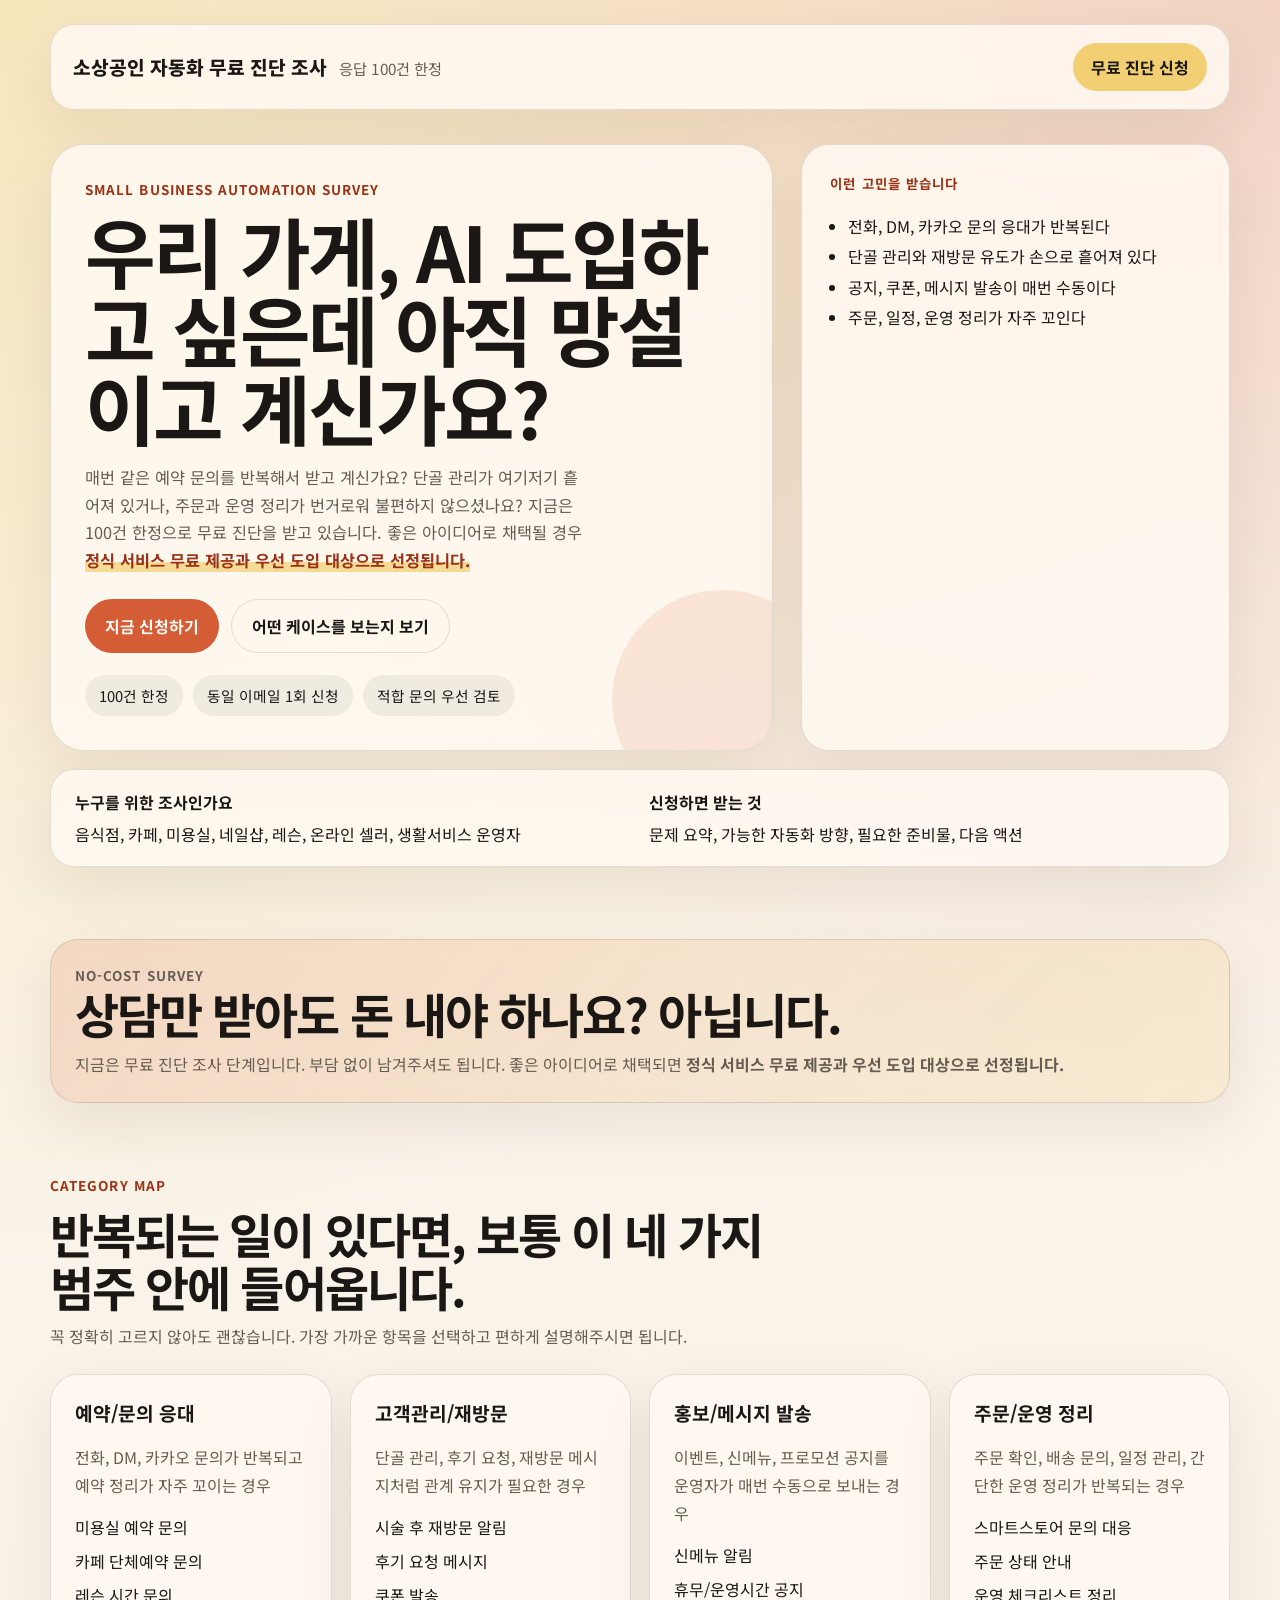
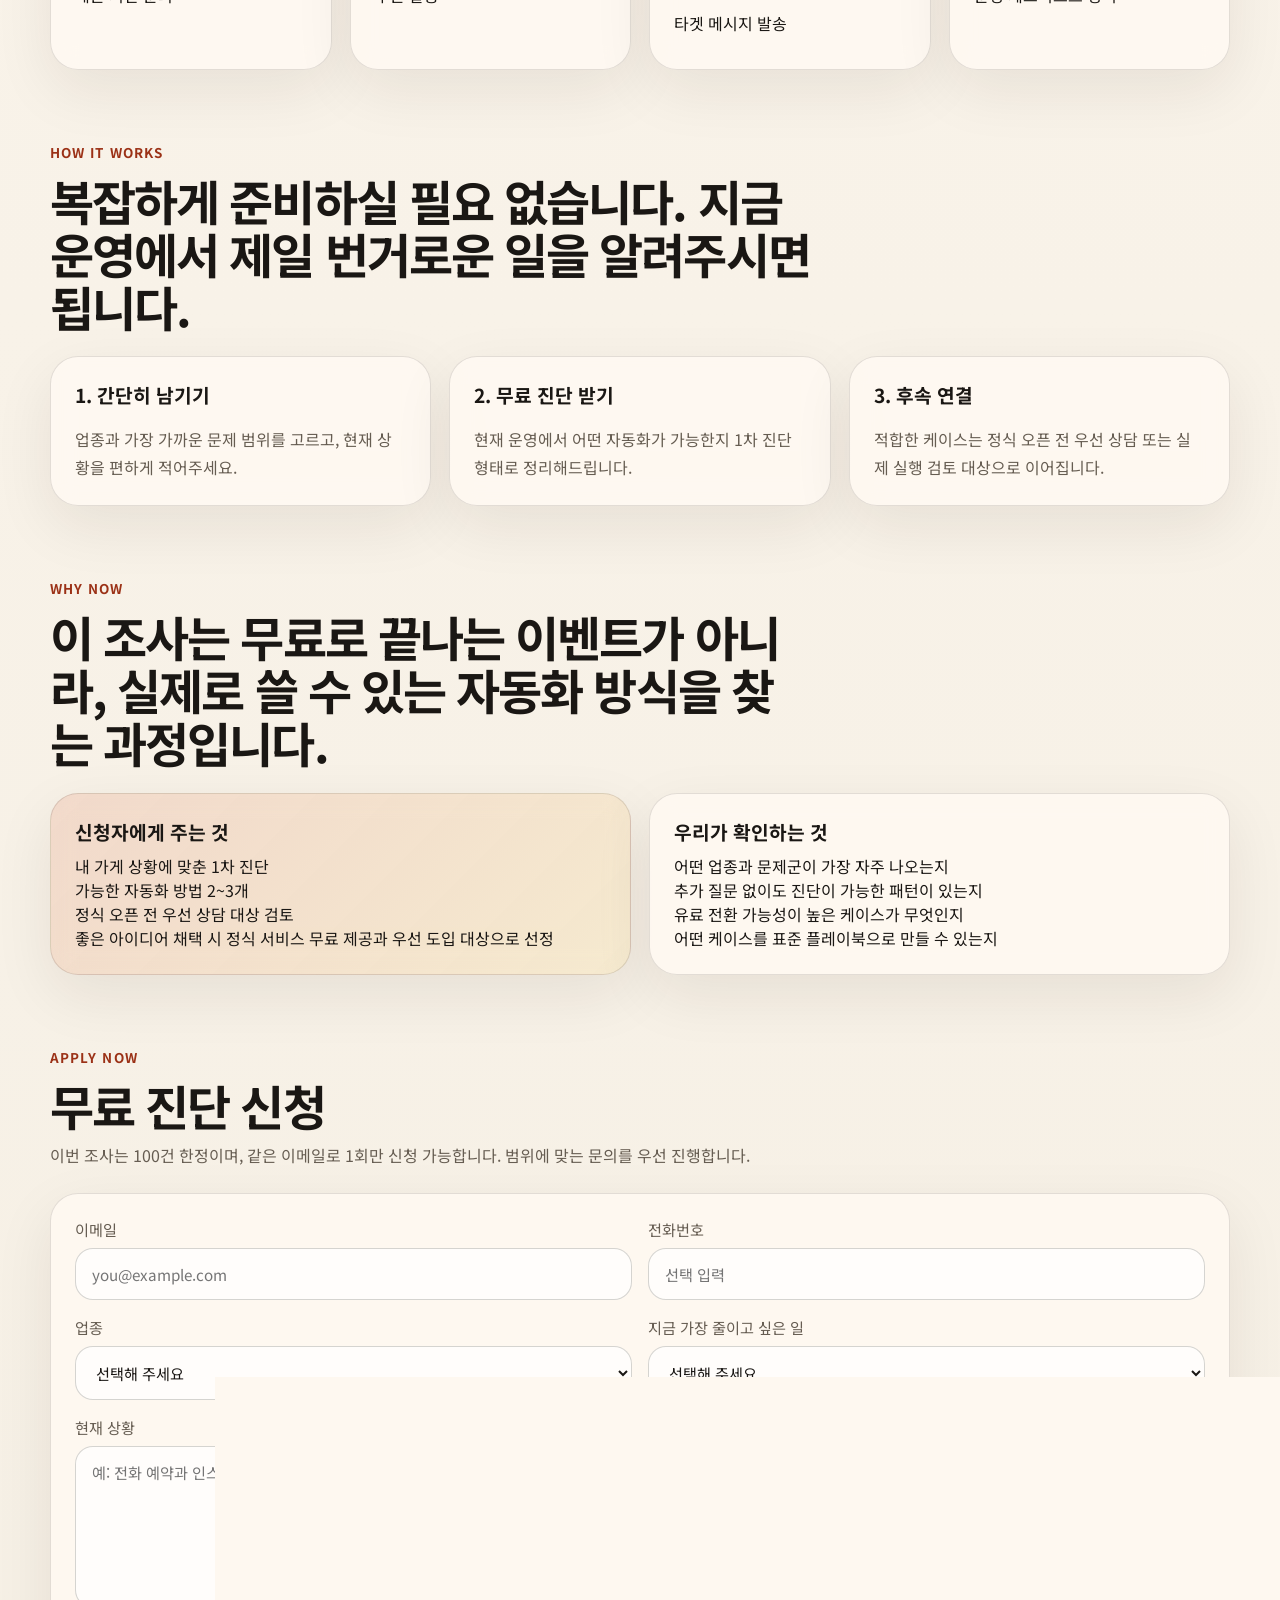
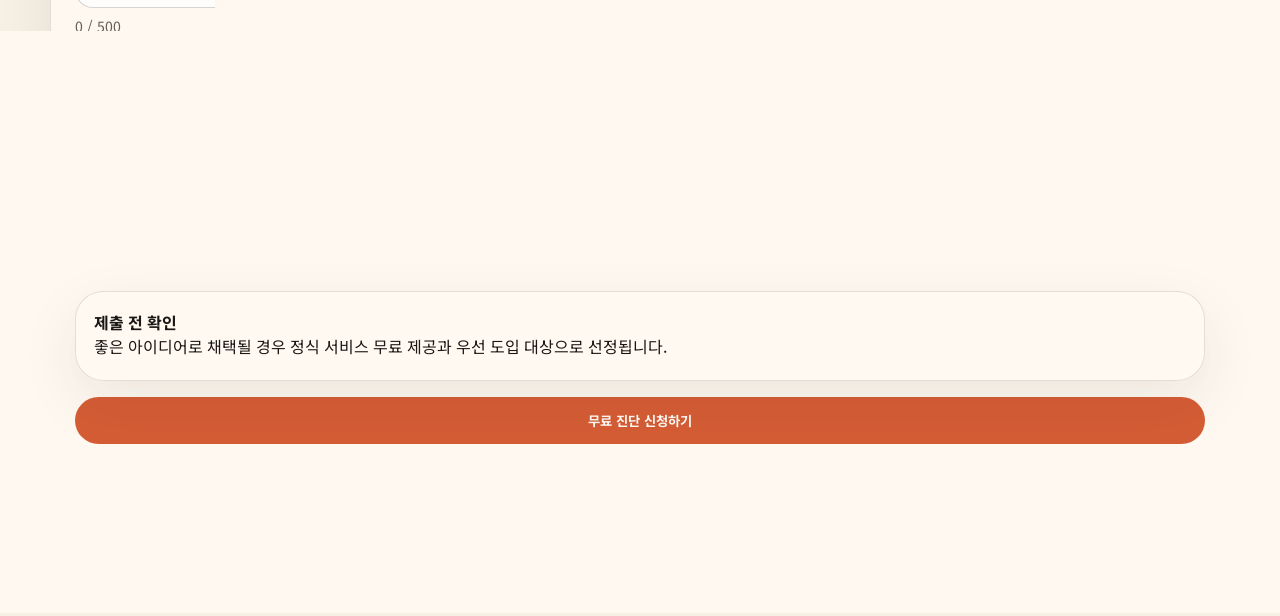
==== index.html @ 0a1be677 "Initial landing page" ====
<!doctype html>
<html lang="ko">
  <head>
    <meta charset="UTF-8" />
    <meta name="viewport" content="width=device-width, initial-scale=1.0" />
    <title>소상공인 자동화 무료 진단 조사</title>
    <meta
      name="description"
      content="소상공인 자동화 무료 진단 조사. 100건 한정으로 예약, 문의, 고객관리, 운영업무를 어떻게 자동화할 수 있을지 먼저 정리해드립니다."
    />
    <link rel="preconnect" href="https://fonts.googleapis.com" />
    <link rel="preconnect" href="https://fonts.gstatic.com" crossorigin />
    <link
      href="https://fonts.googleapis.com/css2?family=Noto+Sans+KR:wght@400;500;700;800&display=swap"
      rel="stylesheet"
    />
    <link rel="stylesheet" href="./styles.css" />
  </head>
  <body>
    <div class="page-shell">
      <header class="topbar">
        <div class="brand">
          <span class="brand-mark">소상공인 자동화 무료 진단 조사</span>
          <span class="brand-copy">응답 100건 한정</span>
        </div>
        <a class="top-cta" href="#apply">무료 진단 신청</a>
      </header>

      <main>
        <section class="hero">
          <div class="hero-copy">
            <p class="eyebrow">small business automation survey</p>
            <h1>우리 가게, AI 도입하고 싶은데 아직 망설이고 계신가요?</h1>
            <p class="hero-text">
              매번 같은 예약 문의를 반복해서 받고 계신가요? 단골 관리가 여기저기 흩어져 있거나,
              주문과 운영 정리가 번거로워 불편하지 않으셨나요? 지금은 100건 한정으로 무료 진단을
              받고 있습니다. 좋은 아이디어로 채택될 경우
              <strong class="hero-highlight">정식 서비스 무료 제공과 우선 도입 대상으로 선정됩니다.</strong>
            </p>
            <div class="hero-actions">
              <a class="button primary" href="#apply">지금 신청하기</a>
              <a class="button secondary" href="#categories">어떤 케이스를 보는지 보기</a>
            </div>
            <ul class="hero-points">
              <li>100건 한정</li>
              <li>동일 이메일 1회 신청</li>
              <li>적합 문의 우선 검토</li>
            </ul>
          </div>

          <aside class="hero-card">
            <p class="card-label">이런 고민을 받습니다</p>
            <ul>
              <li>전화, DM, 카카오 문의 응대가 반복된다</li>
              <li>단골 관리와 재방문 유도가 손으로 흩어져 있다</li>
              <li>공지, 쿠폰, 메시지 발송이 매번 수동이다</li>
              <li>주문, 일정, 운영 정리가 자주 꼬인다</li>
            </ul>
          </aside>
        </section>

        <section class="signal-strip">
          <div>
            <strong>누구를 위한 조사인가요</strong>
            <span>음식점, 카페, 미용실, 네일샵, 레슨, 온라인 셀러, 생활서비스 운영자</span>
          </div>
          <div>
            <strong>신청하면 받는 것</strong>
            <span>문제 요약, 가능한 자동화 방향, 필요한 준비물, 다음 액션</span>
          </div>
        </section>

        <section class="section promo-callout">
          <div class="panel accent promo-panel">
            <p class="eyebrow">no-cost survey</p>
            <h2>상담만 받아도 돈 내야 하나요? 아닙니다.</h2>
            <p class="section-subtext">
              지금은 무료 진단 조사 단계입니다. 부담 없이 남겨주셔도 됩니다.
              좋은 아이디어로 채택되면
              <strong>정식 서비스 무료 제공과 우선 도입 대상으로 선정됩니다.</strong>
            </p>
          </div>
        </section>

        <section id="categories" class="section">
          <div class="section-heading">
            <p class="eyebrow">category map</p>
            <h2>반복되는 일이 있다면, 보통 이 네 가지 범주 안에 들어옵니다.</h2>
            <p class="section-subtext">
              꼭 정확히 고르지 않아도 괜찮습니다. 가장 가까운 항목을 선택하고 편하게 설명해주시면 됩니다.
            </p>
          </div>
          <div class="grid grid-4">
            <article class="panel category-panel">
              <h3>예약/문의 응대</h3>
              <p>전화, DM, 카카오 문의가 반복되고 예약 정리가 자주 꼬이는 경우</p>
              <ul class="plain-list compact">
                <li>미용실 예약 문의</li>
                <li>카페 단체예약 문의</li>
                <li>레슨 시간 문의</li>
              </ul>
            </article>
            <article class="panel category-panel">
              <h3>고객관리/재방문</h3>
              <p>단골 관리, 후기 요청, 재방문 메시지처럼 관계 유지가 필요한 경우</p>
              <ul class="plain-list compact">
                <li>시술 후 재방문 알림</li>
                <li>후기 요청 메시지</li>
                <li>쿠폰 발송</li>
              </ul>
            </article>
            <article class="panel category-panel">
              <h3>홍보/메시지 발송</h3>
              <p>이벤트, 신메뉴, 프로모션 공지를 운영자가 매번 수동으로 보내는 경우</p>
              <ul class="plain-list compact">
                <li>신메뉴 알림</li>
                <li>휴무/운영시간 공지</li>
                <li>타겟 메시지 발송</li>
              </ul>
            </article>
            <article class="panel category-panel">
              <h3>주문/운영 정리</h3>
              <p>주문 확인, 배송 문의, 일정 관리, 간단한 운영 정리가 반복되는 경우</p>
              <ul class="plain-list compact">
                <li>스마트스토어 문의 대응</li>
                <li>주문 상태 안내</li>
                <li>운영 체크리스트 정리</li>
              </ul>
            </article>
          </div>
        </section>

        <section id="mvp" class="section">
          <div class="section-heading">
            <p class="eyebrow">how it works</p>
            <h2>복잡하게 준비하실 필요 없습니다. 지금 운영에서 제일 번거로운 일을 알려주시면 됩니다.</h2>
          </div>
          <div class="grid grid-3">
            <article class="panel">
              <h3>1. 간단히 남기기</h3>
              <p>업종과 가장 가까운 문제 범위를 고르고, 현재 상황을 편하게 적어주세요.</p>
            </article>
            <article class="panel">
              <h3>2. 무료 진단 받기</h3>
              <p>현재 운영에서 어떤 자동화가 가능한지 1차 진단 형태로 정리해드립니다.</p>
            </article>
            <article class="panel">
              <h3>3. 후속 연결</h3>
              <p>적합한 케이스는 정식 오픈 전 우선 상담 또는 실제 실행 검토 대상으로 이어집니다.</p>
            </article>
          </div>
        </section>

        <section class="section">
          <div class="section-heading">
            <p class="eyebrow">why now</p>
            <h2>이 조사는 무료로 끝나는 이벤트가 아니라, 실제로 쓸 수 있는 자동화 방식을 찾는 과정입니다.</h2>
          </div>
          <div class="grid grid-2">
            <article class="panel accent">
              <h3>신청자에게 주는 것</h3>
              <ul class="plain-list">
                <li>내 가게 상황에 맞춘 1차 진단</li>
                <li>가능한 자동화 방법 2~3개</li>
                <li>정식 오픈 전 우선 상담 대상 검토</li>
                <li>좋은 아이디어 채택 시 정식 서비스 무료 제공과 우선 도입 대상으로 선정</li>
              </ul>
            </article>
            <article class="panel">
              <h3>우리가 확인하는 것</h3>
              <ul class="plain-list">
                <li>어떤 업종과 문제군이 가장 자주 나오는지</li>
                <li>추가 질문 없이도 진단이 가능한 패턴이 있는지</li>
                <li>유료 전환 가능성이 높은 케이스가 무엇인지</li>
                <li>어떤 케이스를 표준 플레이북으로 만들 수 있는지</li>
              </ul>
            </article>
          </div>
        </section>

        <section id="apply" class="section apply-section">
          <div class="section-heading">
            <p class="eyebrow">apply now</p>
            <h2>무료 진단 신청</h2>
            <p class="section-subtext">
              이번 조사는 100건 한정이며, 같은 이메일로 1회만 신청 가능합니다. 범위에 맞는 문의를 우선 진행합니다.
            </p>
          </div>

          <form id="pilot-form" class="apply-form">
            <label>
              이메일
              <input id="email" name="email" type="email" placeholder="you@example.com" required />
            </label>

            <label>
              전화번호
              <input id="phone" name="phone" type="tel" placeholder="선택 입력" />
            </label>

            <label>
              업종
              <select id="industry" name="industry" required>
                <option value="">선택해 주세요</option>
                <option>음식점/카페</option>
                <option>미용/뷰티</option>
                <option>레슨/교육</option>
                <option>온라인 판매</option>
                <option>생활서비스</option>
                <option>기타</option>
              </select>
            </label>

            <label>
              지금 가장 줄이고 싶은 일
              <select id="scope" name="scope" required>
                <option value="">선택해 주세요</option>
                <option>예약/문의 응대</option>
                <option>고객관리/재방문</option>
                <option>홍보/메시지 발송</option>
                <option>주문/운영 정리</option>
                <option>잘 모르겠어요</option>
              </select>
            </label>

            <div id="scope-template" class="panel mini template-panel full" hidden>
              <strong id="template-title">예시로는 이런 고민이 많습니다</strong>
              <p id="template-copy"></p>
              <ul id="template-list" class="plain-list compact"></ul>
              <p class="template-footnote">정확히 맞지 않아도 괜찮습니다. 편하게 적어주셔도 됩니다.</p>
            </div>

            <label class="full">
              현재 상황
              <textarea
                id="message"
                name="message"
                rows="6"
                maxlength="500"
                placeholder="예: 전화 예약과 인스타 DM 응대가 너무 반복되고, 예약 일정 정리가 자주 꼬입니다."
                required
              ></textarea>
              <span id="count" class="field-note">0 / 500</span>
              <p id="message-guide" class="message-guide">
                자세하게 써주실수록 좋습니다. 같은 이메일로 1번만 신청 가능하니, 어떤 채널을 쓰는지, 어디가 특히 불편한지,
                지금은 어떻게 처리하고 있는지 구체적으로 적어주세요.
              </p>
            </label>

            <label class="full">
              아이디어 채택 시 후속 연락을 받아도 괜찮습니다
              <select id="followup" name="followupConsent" required>
                <option value="">선택해 주세요</option>
                <option value="yes">예, 괜찮습니다</option>
                <option value="no">아니요, 이번 진단만 받겠습니다</option>
              </select>
            </label>

            <label class="full">
              필요하다면 외주 용역이나 비용을 지불할 의사도 있습니다
              <select id="paid-intent" name="paidIntent" required>
                <option value="">선택해 주세요</option>
                <option value="yes">예, 있습니다</option>
                <option value="maybe">상황을 보고 결정하고 싶습니다</option>
                <option value="no">아니요, 현재는 없습니다</option>
              </select>
            </label>

            <div class="panel mini full">
              <strong>제출 전 확인</strong>
              <ul class="plain-list compact">
                <li>좋은 아이디어로 채택될 경우 정식 서비스 무료 제공과 우선 도입 대상으로 선정됩니다.</li>
              </ul>
            </div>

            <button id="submit-button" class="button primary full" type="submit">무료 진단 신청하기</button>
            <p id="success" class="success-message" aria-live="polite"></p>
          </form>
        </section>
      </main>
    </div>

    <script src="./site-config.js"></script>
    <script src="./script.js"></script>
  </body>
</html>
---- styles.css ----
:root {
  --bg: #f5efe4;
  --paper: rgba(255, 250, 242, 0.84);
  --ink: #1a1714;
  --muted: #665d52;
  --line: rgba(26, 23, 20, 0.12);
  --accent: #d55d35;
  --accent-dark: #9b3116;
  --highlight: #f2cf73;
  --shadow: 0 20px 60px rgba(39, 28, 19, 0.08);
}

* {
  box-sizing: border-box;
}

html {
  scroll-behavior: smooth;
}

body {
  margin: 0;
  font-family: "Noto Sans KR", sans-serif;
  color: var(--ink);
  background:
    radial-gradient(circle at top left, rgba(242, 207, 115, 0.4), transparent 32%),
    radial-gradient(circle at top right, rgba(213, 93, 53, 0.22), transparent 28%),
    linear-gradient(180deg, #fbf5ec 0%, var(--bg) 100%);
}

.page-shell {
  width: min(1180px, calc(100vw - 32px));
  margin: 0 auto;
  padding: 24px 0 72px;
}

.topbar,
.signal-strip,
.panel,
.hero-card,
.apply-form {
  backdrop-filter: blur(12px);
}

.topbar {
  display: flex;
  justify-content: space-between;
  align-items: center;
  padding: 18px 22px;
  background: var(--paper);
  border: 1px solid var(--line);
  border-radius: 24px;
  box-shadow: var(--shadow);
}

.brand {
  display: flex;
  gap: 12px;
  align-items: baseline;
  flex-wrap: wrap;
}

.brand-mark,
.eyebrow,
h1,
h2,
h3,
.button,
.top-cta {
  font-family: "Noto Sans KR", sans-serif;
}

.brand-mark {
  font-size: 1.2rem;
  font-weight: 800;
}

.brand-copy {
  color: var(--muted);
  font-size: 0.95rem;
  letter-spacing: 0.01em;
}

.top-cta,
.button {
  text-decoration: none;
  color: var(--ink);
  border-radius: 999px;
  transition:
    transform 0.18s ease,
    background-color 0.18s ease,
    color 0.18s ease;
}

.top-cta {
  padding: 12px 18px;
  background: var(--highlight);
  font-weight: 700;
}

.top-cta:hover,
.button:hover {
  transform: translateY(-2px);
}

.hero {
  display: grid;
  grid-template-columns: 1.35fr 0.8fr;
  gap: 28px;
  align-items: stretch;
  padding: 34px 0 18px;
}

.hero-copy,
.hero-card,
.panel,
.apply-form,
.signal-strip {
  background: var(--paper);
  border: 1px solid var(--line);
  box-shadow: var(--shadow);
}

.hero-copy {
  padding: 34px;
  border-radius: 34px;
  position: relative;
  overflow: hidden;
}

.hero-copy::after {
  content: "";
  position: absolute;
  right: -60px;
  bottom: -60px;
  width: 220px;
  height: 220px;
  border-radius: 50%;
  background: rgba(213, 93, 53, 0.12);
}

.eyebrow {
  margin: 0 0 12px;
  text-transform: uppercase;
  letter-spacing: 0.08em;
  font-size: 0.84rem;
  color: var(--accent-dark);
  font-weight: 700;
}

h1 {
  margin: 0;
  font-size: clamp(2.4rem, 7vw, 4.8rem);
  line-height: 1.02;
  letter-spacing: -0.04em;
}

.hero-text,
.section-subtext,
.panel p,
.apply-form label,
.card-note {
  color: var(--muted);
}

.hero-text {
  max-width: 56ch;
  margin: 18px 0 24px;
  font-size: 1.02rem;
  line-height: 1.7;
}

.hero-highlight {
  color: var(--accent-dark);
  background: linear-gradient(180deg, transparent 58%, rgba(242, 207, 115, 0.72) 58%);
}

.hero-actions {
  display: flex;
  gap: 12px;
  flex-wrap: wrap;
  margin-bottom: 22px;
}

.button {
  display: inline-flex;
  align-items: center;
  justify-content: center;
  padding: 14px 20px;
  font-weight: 700;
  border: 0;
}

.button.primary {
  background: var(--accent);
  color: #fffaf5;
}

.button:disabled {
  opacity: 0.65;
  cursor: wait;
  transform: none;
}

.button.secondary {
  border: 1px solid var(--line);
  background: transparent;
}

.hero-points,
.plain-list {
  margin: 0;
  padding: 0;
  list-style: none;
}

.hero-points {
  display: flex;
  gap: 10px;
  flex-wrap: wrap;
}

.hero-points li {
  padding: 10px 14px;
  border-radius: 999px;
  background: rgba(26, 23, 20, 0.06);
  font-size: 0.92rem;
}

.hero-card {
  padding: 28px;
  border-radius: 28px;
  display: flex;
  flex-direction: column;
  gap: 18px;
}

.card-label {
  margin: 0;
  color: var(--accent-dark);
  font-size: 0.84rem;
  text-transform: uppercase;
  letter-spacing: 0.08em;
  font-weight: 700;
}

.hero-card ul {
  margin: 0;
  padding-left: 18px;
  line-height: 1.9;
}

.signal-strip {
  border-radius: 24px;
  padding: 20px 24px;
  display: grid;
  grid-template-columns: repeat(2, 1fr);
  gap: 18px;
}

.signal-strip strong,
.panel h3,
h2 {
  display: block;
  margin-bottom: 8px;
}

.section {
  padding: 72px 0 0;
}

.section-heading {
  max-width: 760px;
  margin-bottom: 24px;
}

h2 {
  margin: 0;
  font-size: clamp(1.8rem, 4vw, 3rem);
  line-height: 1.1;
  letter-spacing: -0.04em;
}

.section-subtext {
  margin: 10px 0 0;
  line-height: 1.7;
}

.grid {
  display: grid;
  gap: 18px;
}

.grid-3 {
  grid-template-columns: repeat(3, 1fr);
}

.grid-4 {
  grid-template-columns: repeat(4, 1fr);
}

.grid-2 {
  grid-template-columns: repeat(2, 1fr);
}

.panel {
  border-radius: 28px;
  padding: 24px;
}

.panel h3 {
  margin-top: 0;
  font-size: 1.2rem;
}

.panel p {
  margin-bottom: 0;
  line-height: 1.75;
}

.category-panel {
  min-height: 100%;
}

.category-panel .plain-list {
  margin-top: 16px;
}

.panel.accent {
  background: linear-gradient(135deg, rgba(213, 93, 53, 0.16), rgba(242, 207, 115, 0.2));
}

.panel.mini {
  padding: 18px 18px 12px;
}

.template-panel {
  background: rgba(213, 93, 53, 0.08);
  border-color: rgba(213, 93, 53, 0.18);
}

.template-panel strong {
  display: block;
  margin-bottom: 8px;
}

.template-panel p {
  margin-top: 0;
  margin-bottom: 10px;
}

.template-footnote {
  margin-top: 12px;
  font-size: 0.9rem;
  color: var(--muted);
}

.compact li {
  margin-bottom: 10px;
}

.apply-section {
  padding-bottom: 42px;
}

.apply-form {
  display: grid;
  grid-template-columns: repeat(2, 1fr);
  gap: 16px;
  padding: 24px;
  border-radius: 28px;
}

.apply-form label {
  display: flex;
  flex-direction: column;
  gap: 8px;
  font-size: 0.95rem;
}

.apply-form input,
.apply-form select,
.apply-form textarea {
  width: 100%;
  border: 1px solid rgba(26, 23, 20, 0.18);
  background: rgba(255, 255, 255, 0.72);
  border-radius: 18px;
  padding: 14px 16px;
  color: var(--ink);
  font: inherit;
}

.apply-form textarea {
  resize: vertical;
  min-height: 160px;
}

.apply-form input:focus,
.apply-form select:focus,
.apply-form textarea:focus {
  outline: 2px solid rgba(213, 93, 53, 0.25);
  border-color: rgba(213, 93, 53, 0.45);
}

.full {
  grid-column: 1 / -1;
}

.field-note,
.success-message {
  font-size: 0.88rem;
}

.message-guide {
  margin: 8px 0 0;
  font-size: 0.92rem;
  line-height: 1.6;
  color: var(--muted);
}

.field-note {
  color: var(--muted);
}

.success-message {
  margin: 0;
  min-height: 1.2em;
  color: var(--accent-dark);
  font-weight: 700;
}

@media (max-width: 960px) {
  .hero,
  .grid-3,
  .grid-4,
  .grid-2,
  .signal-strip,
  .apply-form {
    grid-template-columns: 1fr;
  }

  .page-shell {
    width: min(100vw - 20px, 100%);
  }

  .topbar {
    gap: 16px;
    align-items: flex-start;
    flex-direction: column;
  }

  .hero-actions .button,
  .top-cta {
    width: 100%;
  }

  .hero-copy,
  .hero-card,
  .panel,
  .apply-form,
  .signal-strip {
    border-radius: 24px;
  }
}

@media (max-width: 640px) {
  .page-shell {
    width: min(100vw - 14px, 100%);
    padding-top: 14px;
    padding-bottom: 48px;
  }

  .topbar {
    padding: 16px;
  }

  .brand {
    gap: 6px;
    align-items: flex-start;
    flex-direction: column;
  }

  .brand-mark {
    font-size: 1.05rem;
  }

  .brand-copy {
    font-size: 0.86rem;
  }

  .hero {
    gap: 18px;
    padding-top: 18px;
  }

  .hero-copy,
  .hero-card,
  .panel,
  .apply-form,
  .signal-strip {
    padding: 18px;
    border-radius: 20px;
  }

  h1 {
    font-size: clamp(2rem, 10vw, 3.2rem);
    line-height: 1.05;
  }

  h2 {
    font-size: clamp(1.55rem, 7vw, 2.1rem);
  }

  .hero-text,
  .panel p,
  .section-subtext {
    font-size: 0.96rem;
    line-height: 1.65;
  }

  .section {
    padding-top: 44px;
  }

  .hero-points li {
    width: 100%;
    text-align: center;
  }

  .apply-form {
    gap: 14px;
  }

  .apply-form input,
  .apply-form select,
  .apply-form textarea {
    padding: 13px 14px;
    border-radius: 16px;
  }
}
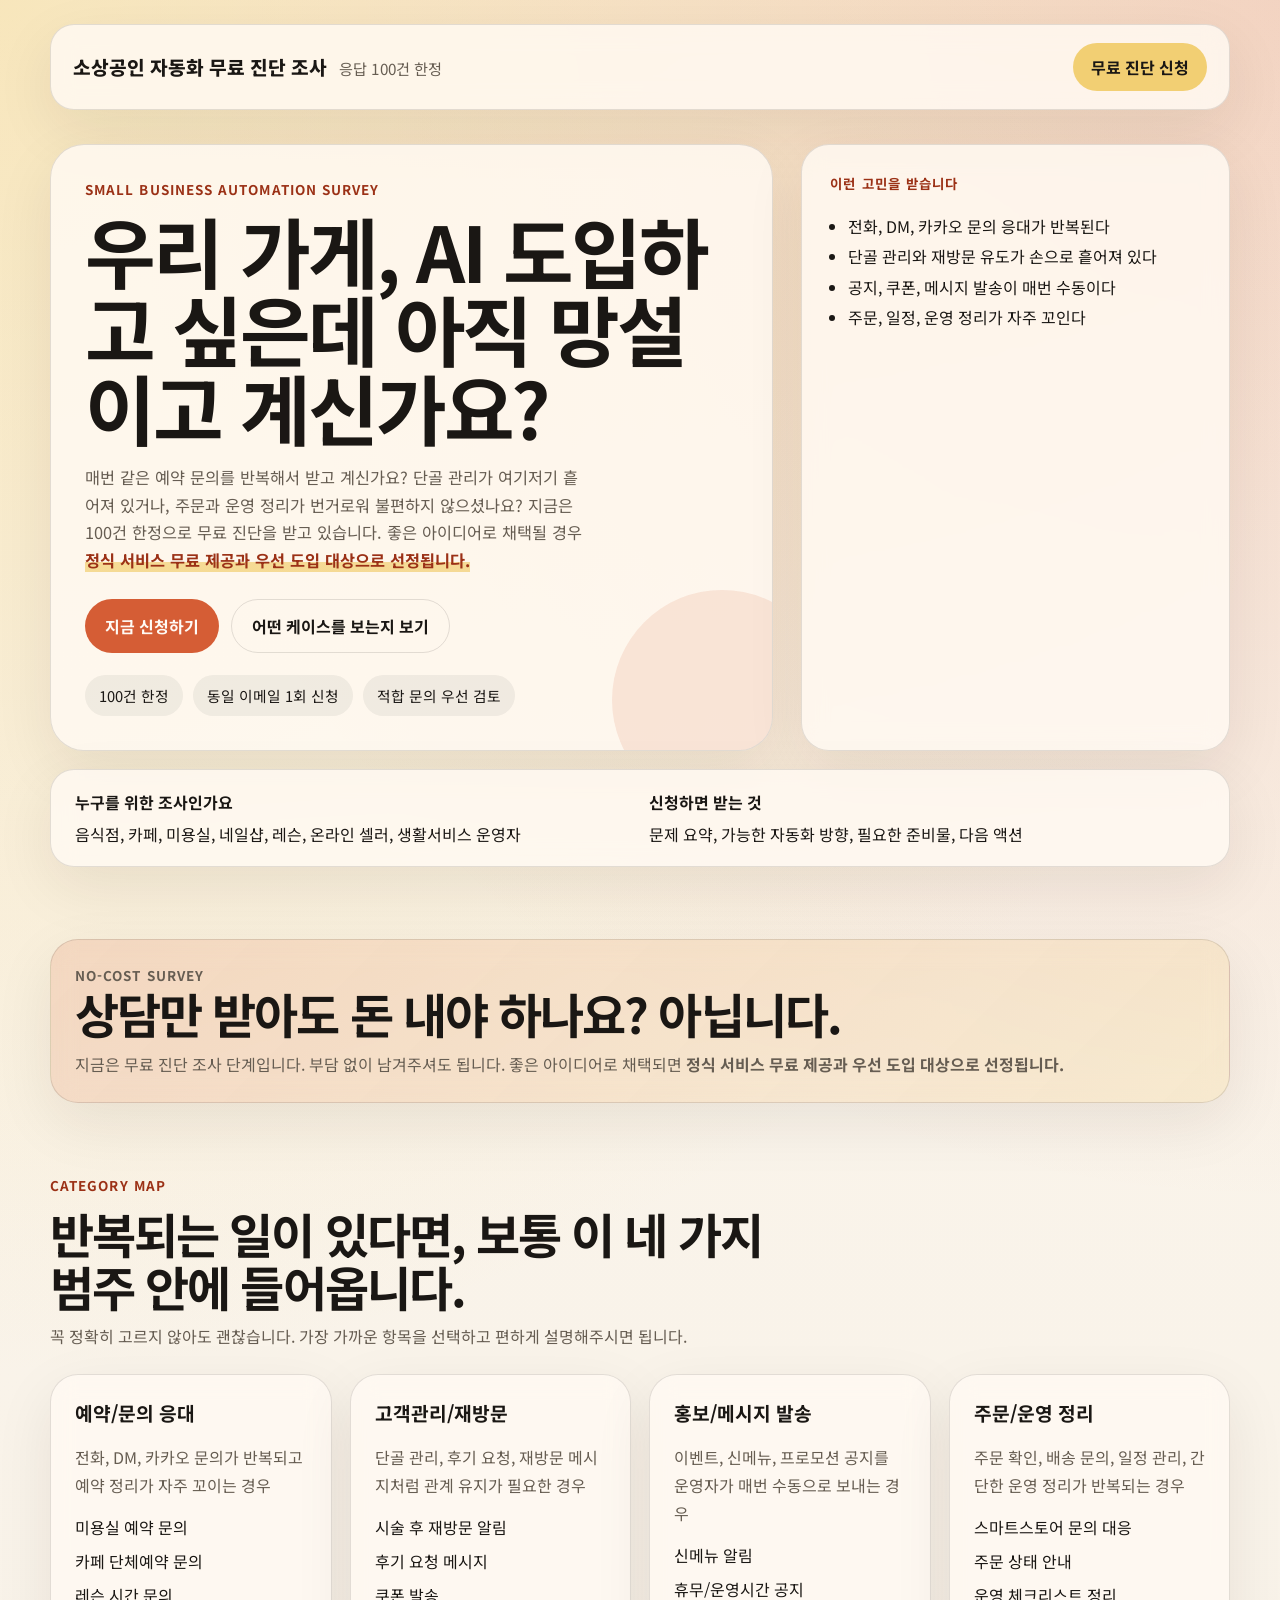
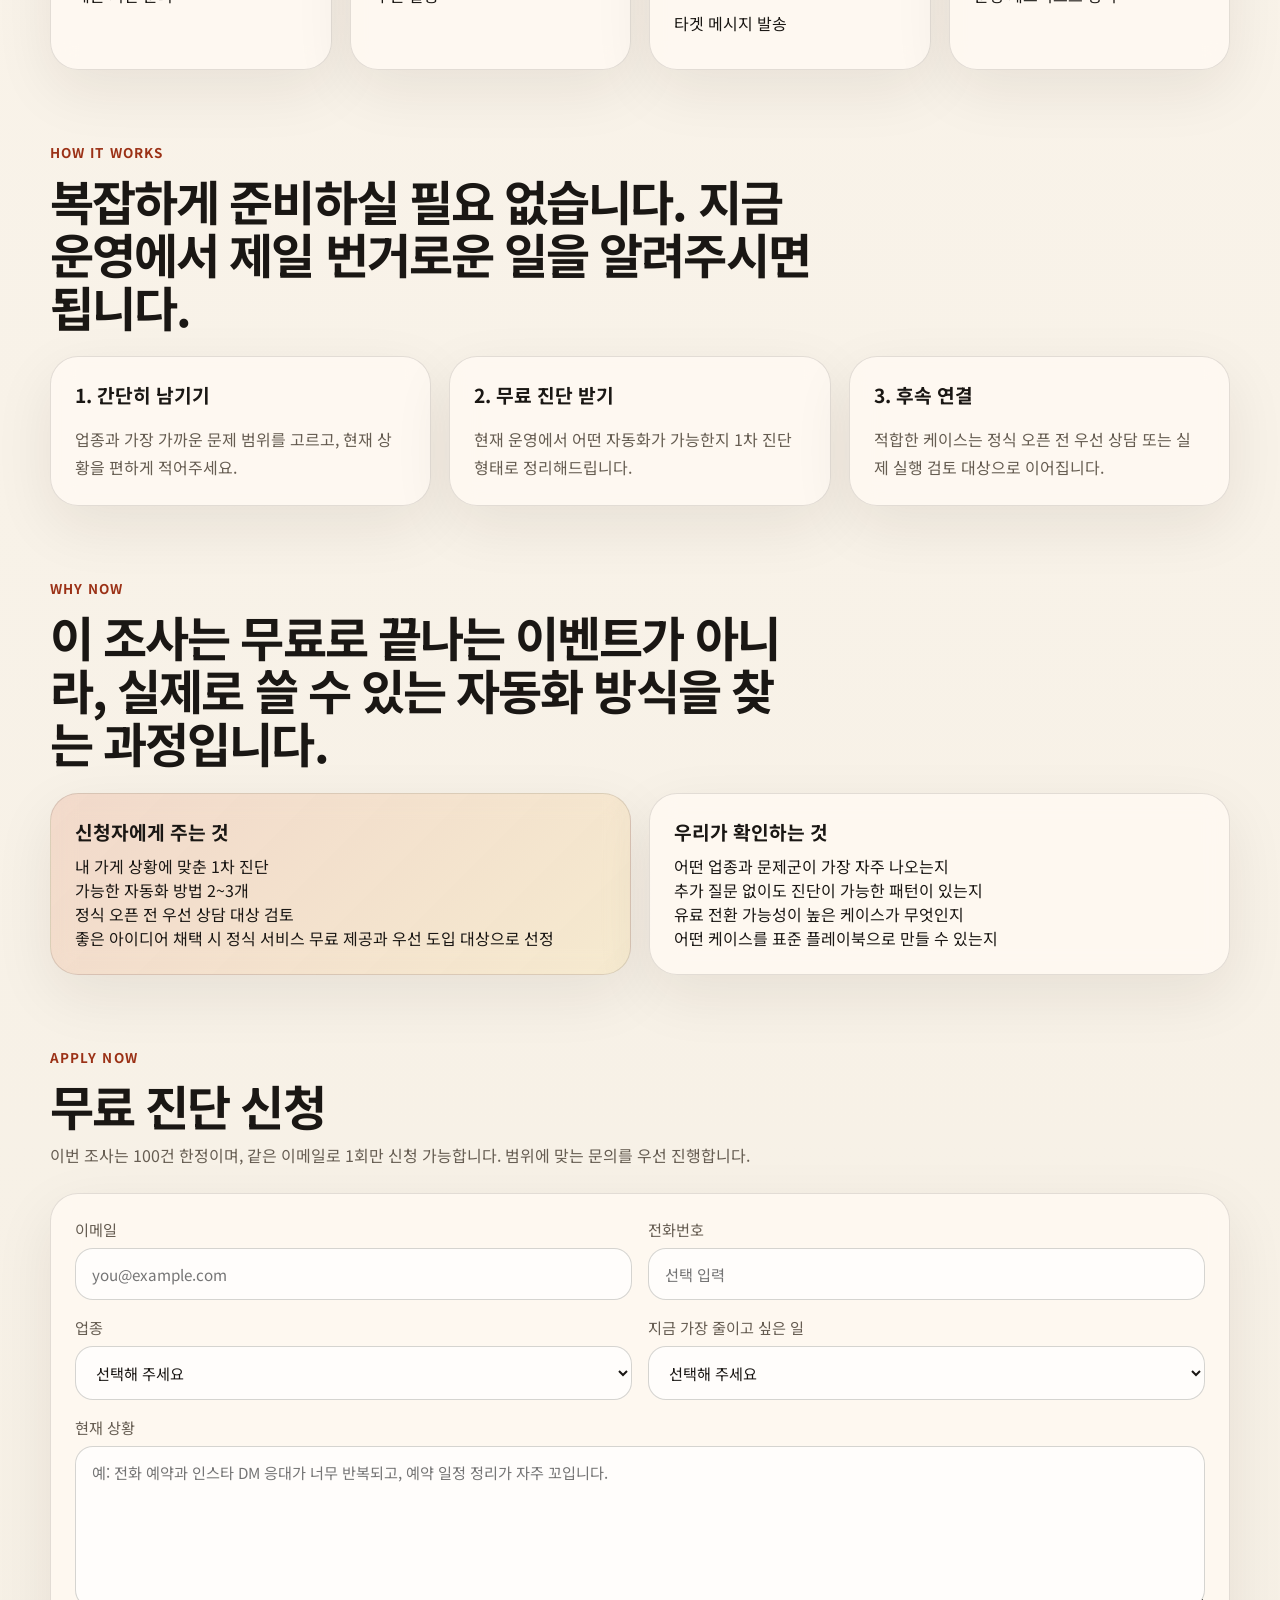
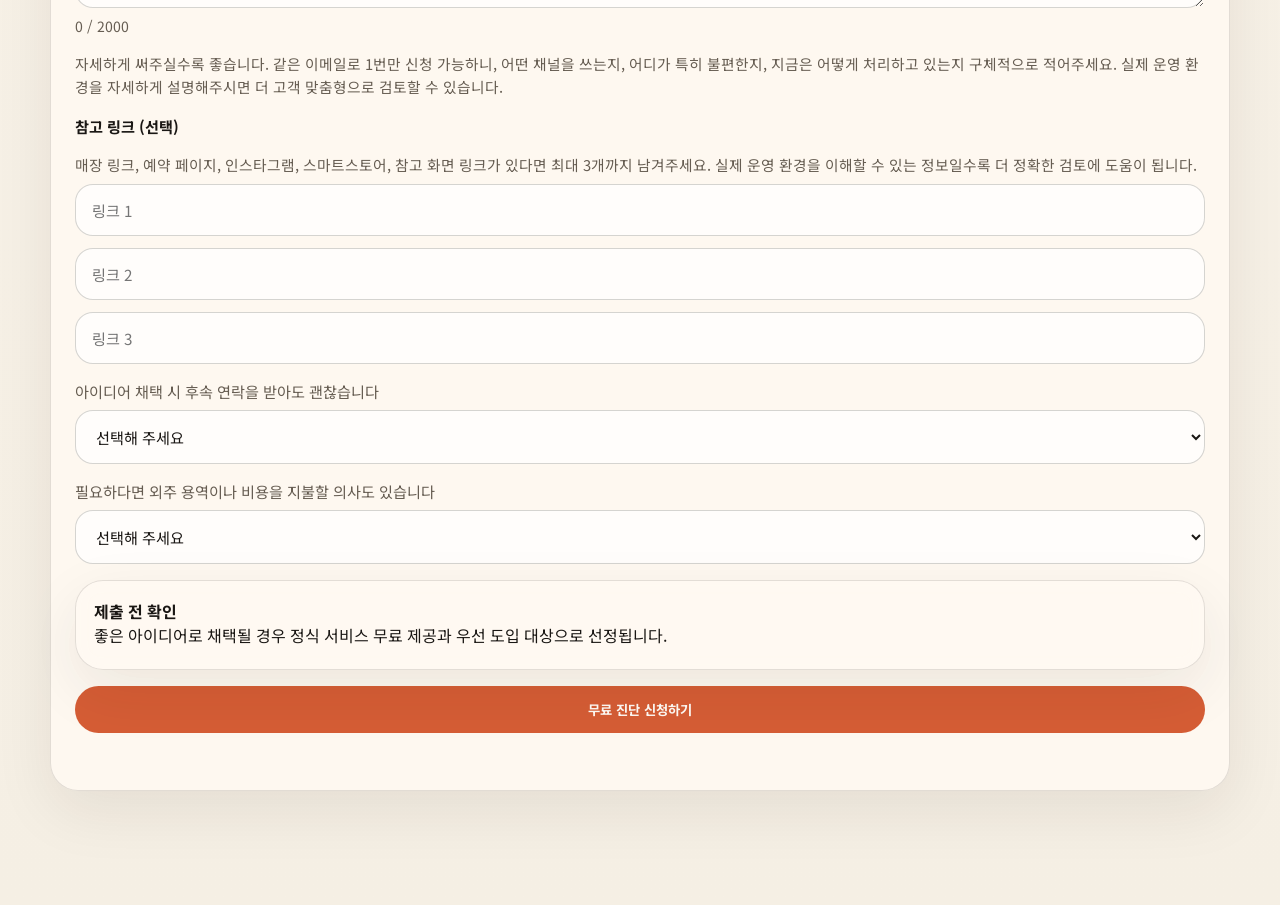
==== commit 9fa3da81: "Update form guidance and reference links" ====
--- a/index.html
+++ b/index.html
@@ -236,16 +236,45 @@
                 id="message"
                 name="message"
                 rows="6"
-                maxlength="500"
+                maxlength="2000"
                 placeholder="예: 전화 예약과 인스타 DM 응대가 너무 반복되고, 예약 일정 정리가 자주 꼬입니다."
                 required
               ></textarea>
-              <span id="count" class="field-note">0 / 500</span>
+              <span id="count" class="field-note">0 / 2000</span>
               <p id="message-guide" class="message-guide">
                 자세하게 써주실수록 좋습니다. 같은 이메일로 1번만 신청 가능하니, 어떤 채널을 쓰는지, 어디가 특히 불편한지,
-                지금은 어떻게 처리하고 있는지 구체적으로 적어주세요.
+                지금은 어떻게 처리하고 있는지 구체적으로 적어주세요. 실제 운영 환경을 자세하게 설명해주시면 더 고객 맞춤형으로
+                검토할 수 있습니다.
               </p>
             </label>
+
+            <div class="full link-group">
+              <strong>참고 링크 (선택)</strong>
+              <p class="message-guide">
+                매장 링크, 예약 페이지, 인스타그램, 스마트스토어, 참고 화면 링크가 있다면 최대 3개까지 남겨주세요.
+                실제 운영 환경을 이해할 수 있는 정보일수록 더 정확한 검토에 도움이 됩니다.
+              </p>
+              <div class="link-fields">
+                <input
+                  id="reference-link-1"
+                  name="referenceLink1"
+                  type="url"
+                  placeholder="링크 1"
+                />
+                <input
+                  id="reference-link-2"
+                  name="referenceLink2"
+                  type="url"
+                  placeholder="링크 2"
+                />
+                <input
+                  id="reference-link-3"
+                  name="referenceLink3"
+                  type="url"
+                  placeholder="링크 3"
+                />
+              </div>
+            </div>
 
             <label class="full">
               아이디어 채택 시 후속 연락을 받아도 괜찮습니다
--- a/styles.css
+++ b/styles.css
@@ -418,6 +418,24 @@
   color: var(--muted);
 }
 
+.link-group {
+  display: flex;
+  flex-direction: column;
+  gap: 8px;
+  color: var(--muted);
+  font-size: 0.95rem;
+}
+
+.link-group strong {
+  color: var(--ink);
+}
+
+.link-fields {
+  display: grid;
+  grid-template-columns: 1fr;
+  gap: 12px;
+}
+
 .field-note {
   color: var(--muted);
 }
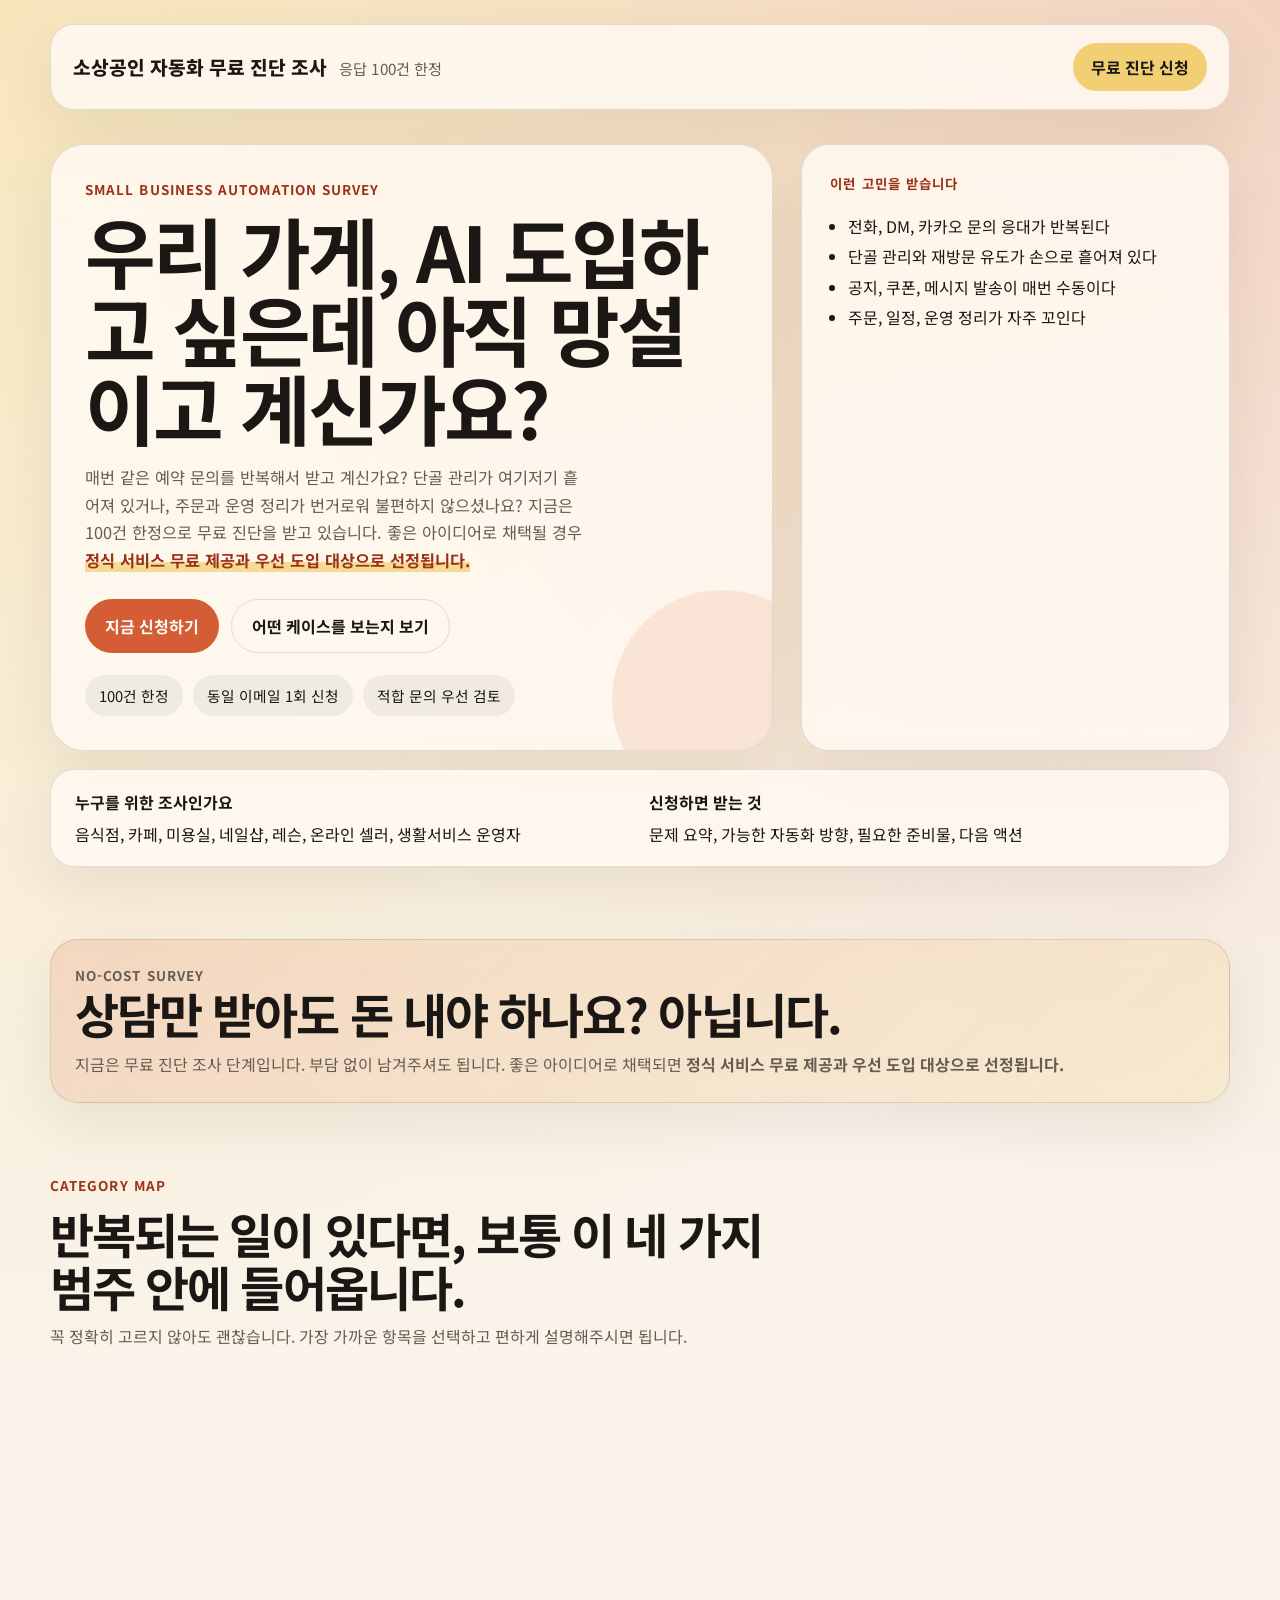
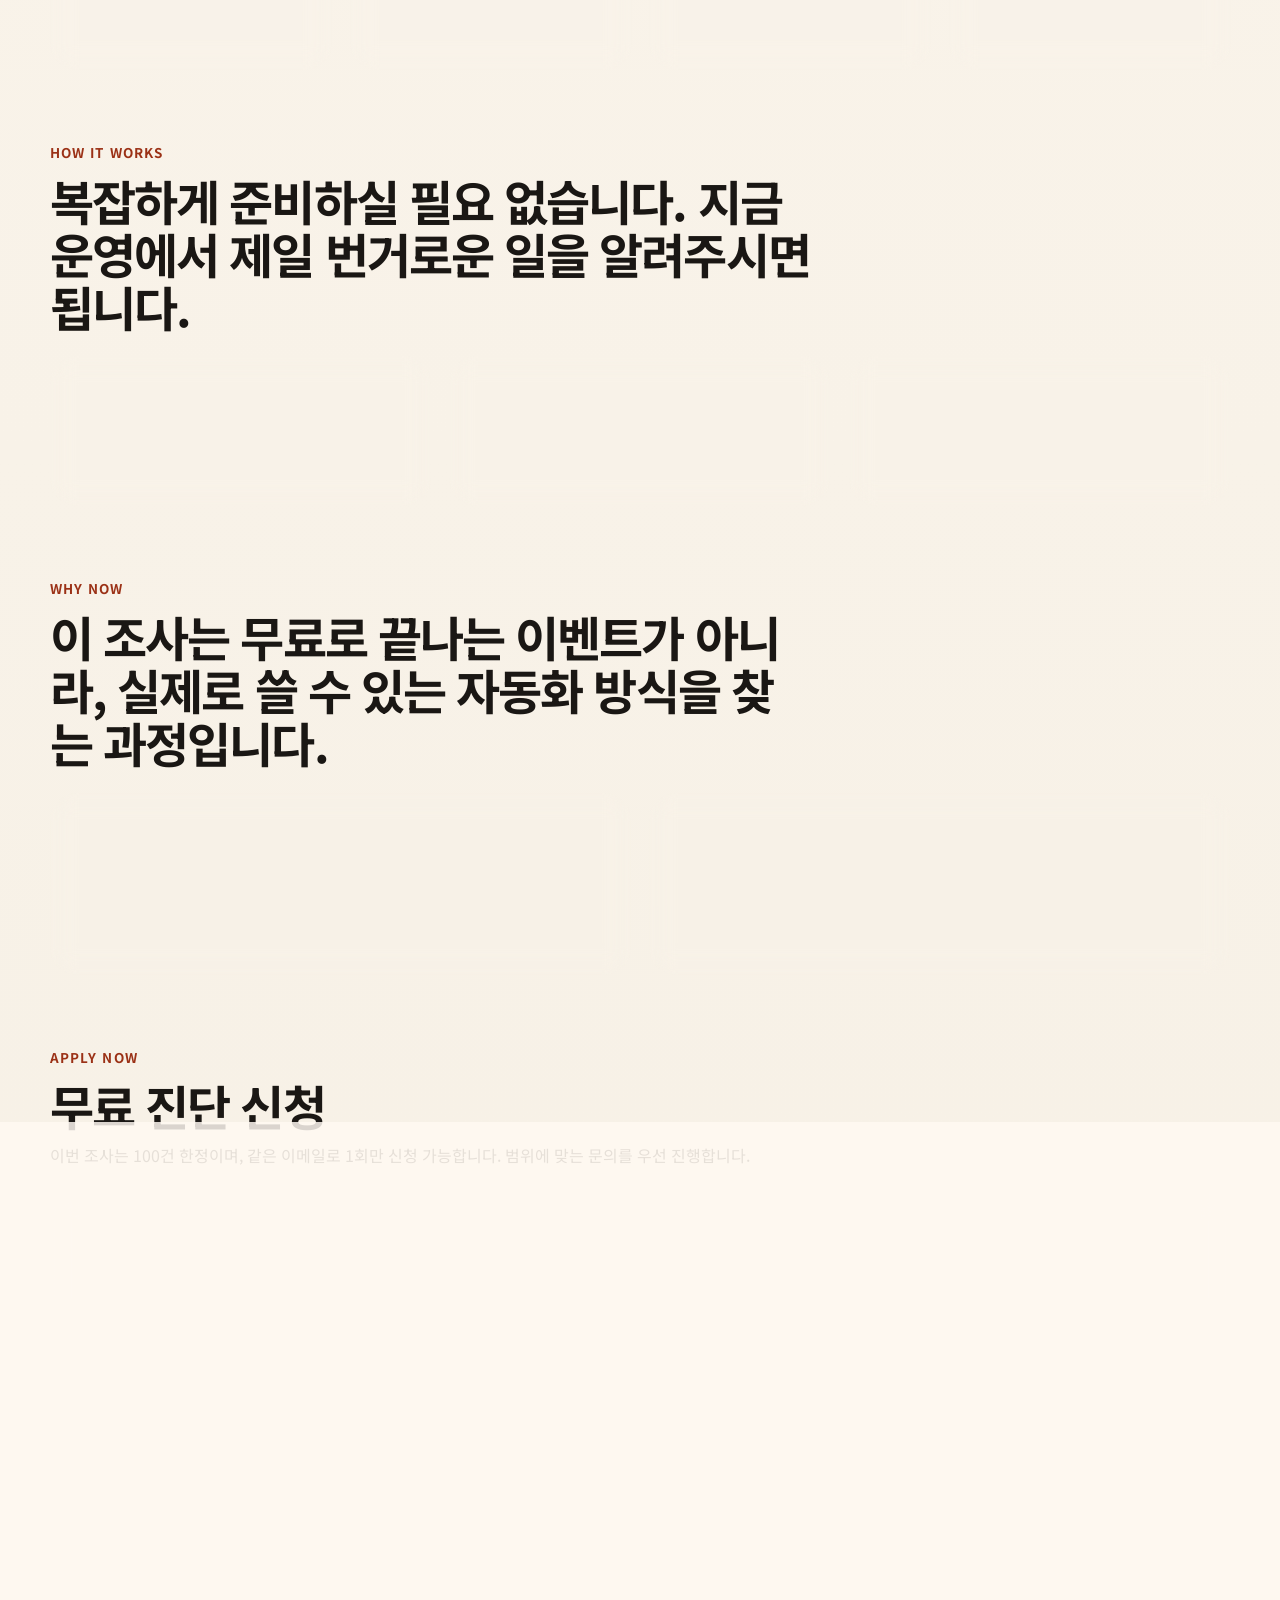
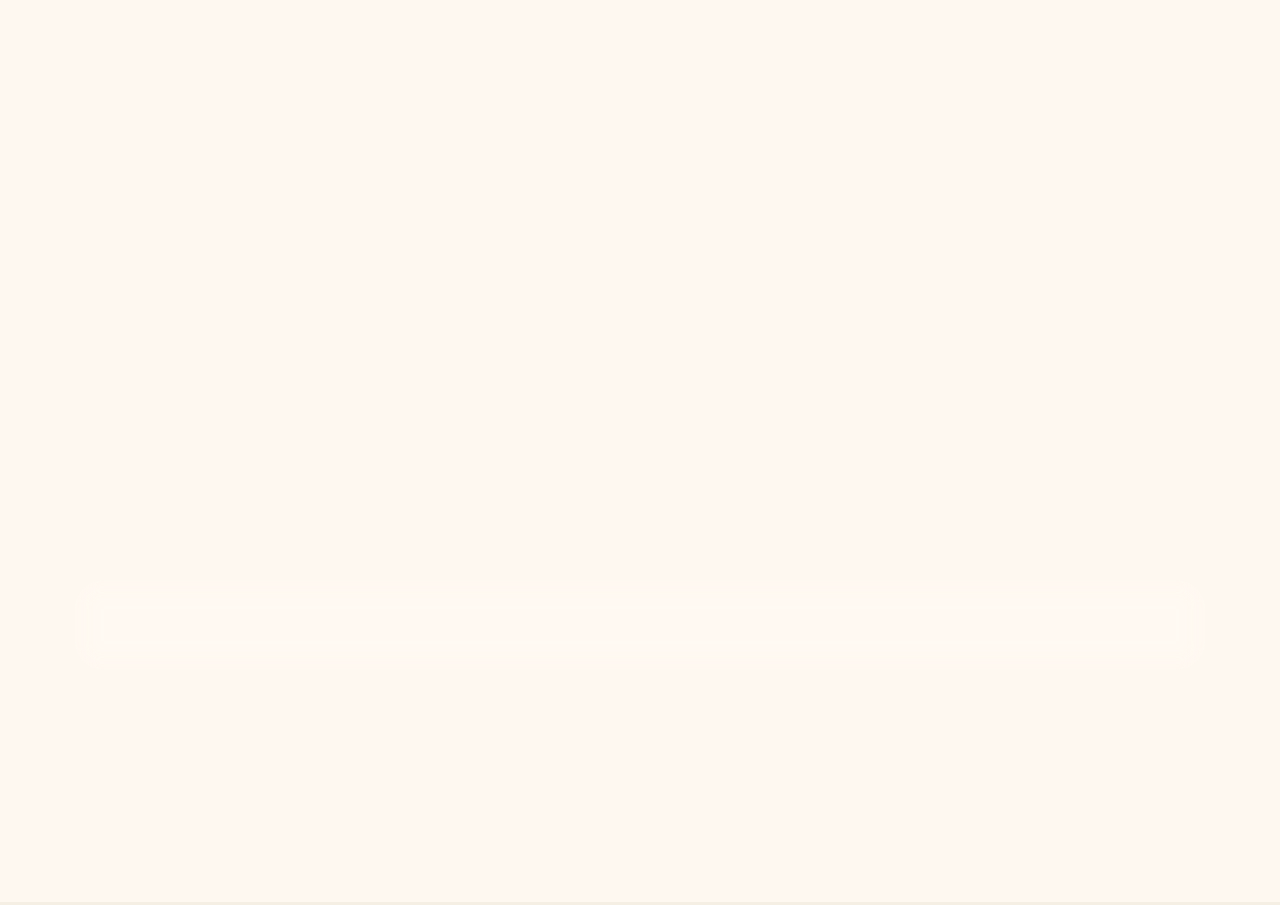
==== commit 194bd87a: "Require detailed submission message" ====
--- a/index.html
+++ b/index.html
@@ -236,6 +236,7 @@
                 id="message"
                 name="message"
                 rows="6"
+                minlength="100"
                 maxlength="2000"
                 placeholder="예: 전화 예약과 인스타 DM 응대가 너무 반복되고, 예약 일정 정리가 자주 꼬입니다."
                 required
@@ -246,6 +247,7 @@
                 지금은 어떻게 처리하고 있는지 구체적으로 적어주세요. 실제 운영 환경을 자세하게 설명해주시면 더 고객 맞춤형으로
                 검토할 수 있습니다.
               </p>
+              <p id="message-error" class="field-error" hidden>현재 상황은 최소 100자 이상 작성해 주세요.</p>
             </label>
 
             <div class="full link-group">
--- a/styles.css
+++ b/styles.css
@@ -440,11 +440,42 @@
   color: var(--muted);
 }
 
+.field-error {
+  margin: 6px 0 0;
+  font-size: 0.9rem;
+  color: var(--accent-dark);
+  font-weight: 700;
+}
+
 .success-message {
   margin: 0;
   min-height: 1.2em;
   color: var(--accent-dark);
   font-weight: 700;
+}
+
+.thanks-page {
+  min-height: calc(100vh - 120px);
+  display: flex;
+  align-items: center;
+  justify-content: center;
+  padding-top: 32px;
+}
+
+.thanks-panel {
+  width: min(760px, 100%);
+  padding: 38px;
+  border-radius: 32px;
+}
+
+.thanks-notes {
+  margin-top: 18px;
+  color: var(--muted);
+  line-height: 1.75;
+}
+
+.thanks-notes p {
+  margin: 0 0 10px;
 }
 
 @media (max-width: 960px) {
@@ -520,6 +551,11 @@
     border-radius: 20px;
   }
 
+  .thanks-panel {
+    padding: 24px;
+    border-radius: 24px;
+  }
+
   h1 {
     font-size: clamp(2rem, 10vw, 3.2rem);
     line-height: 1.05;
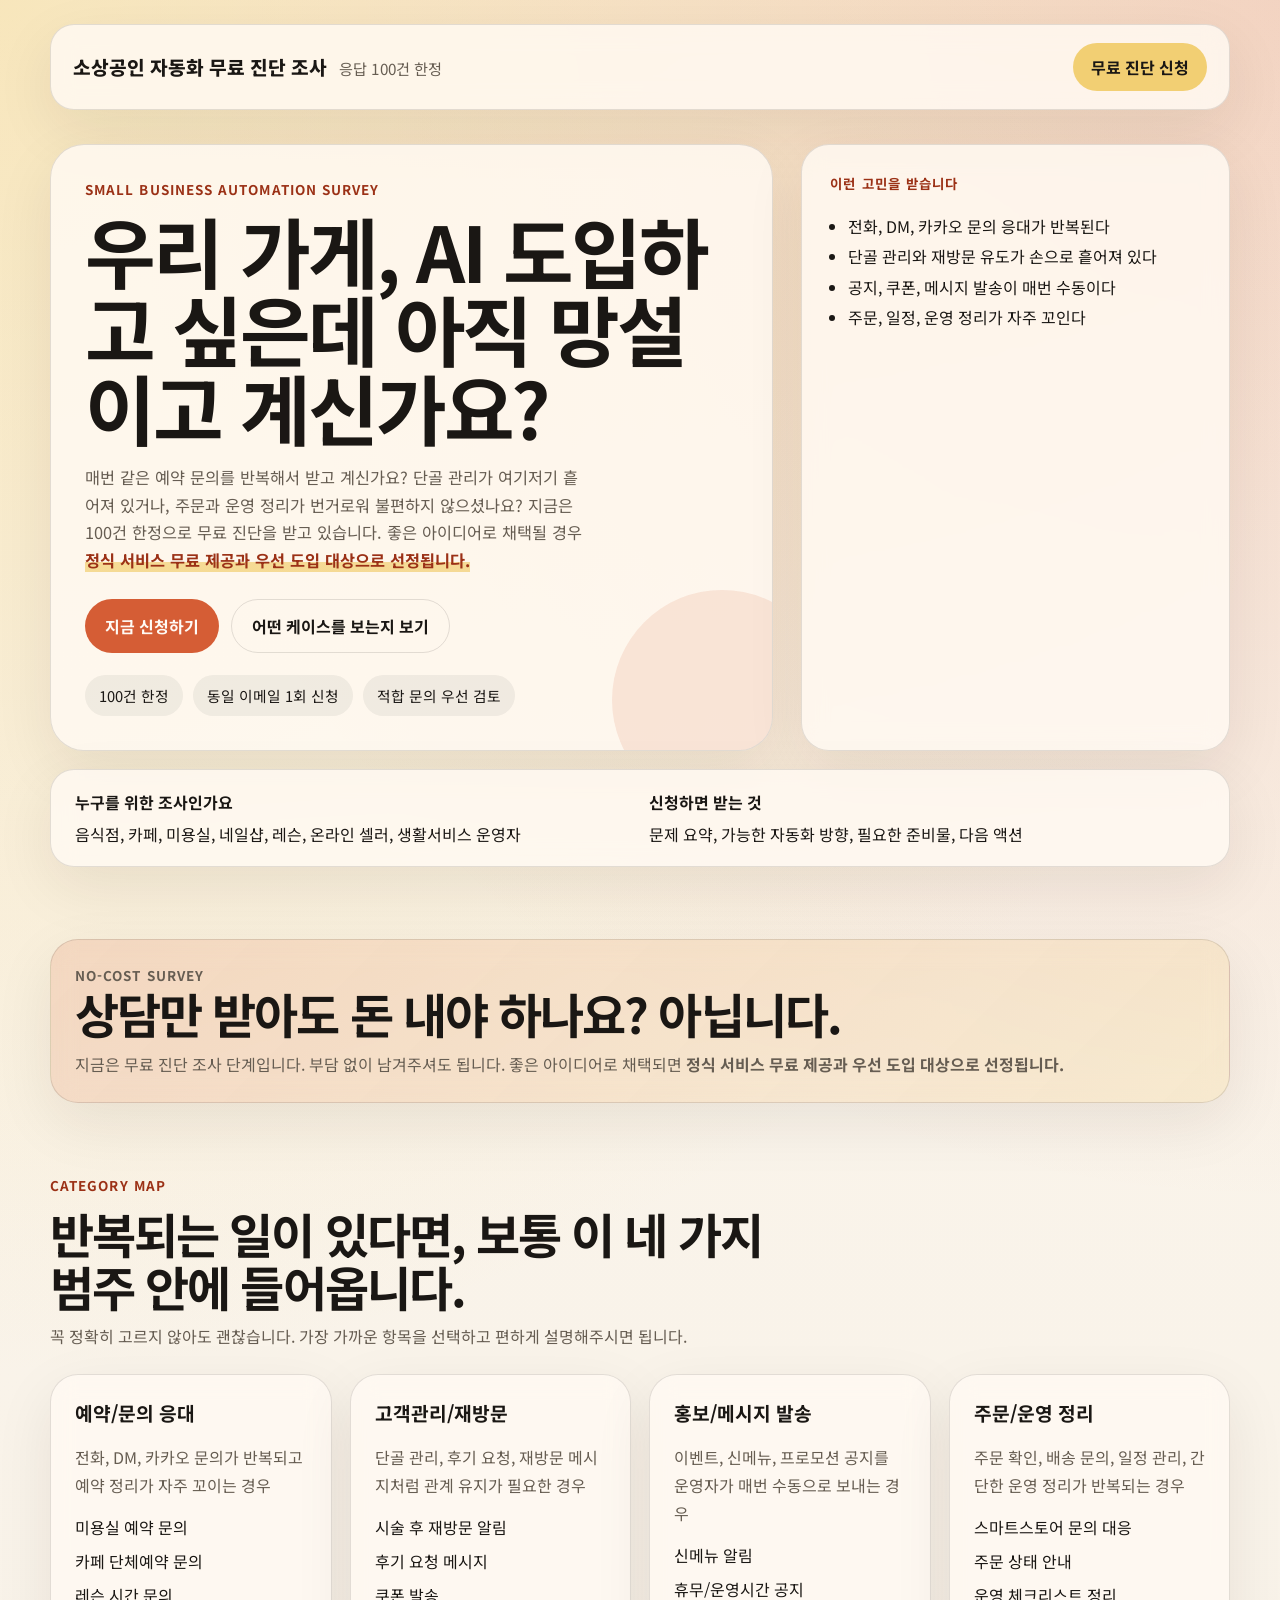
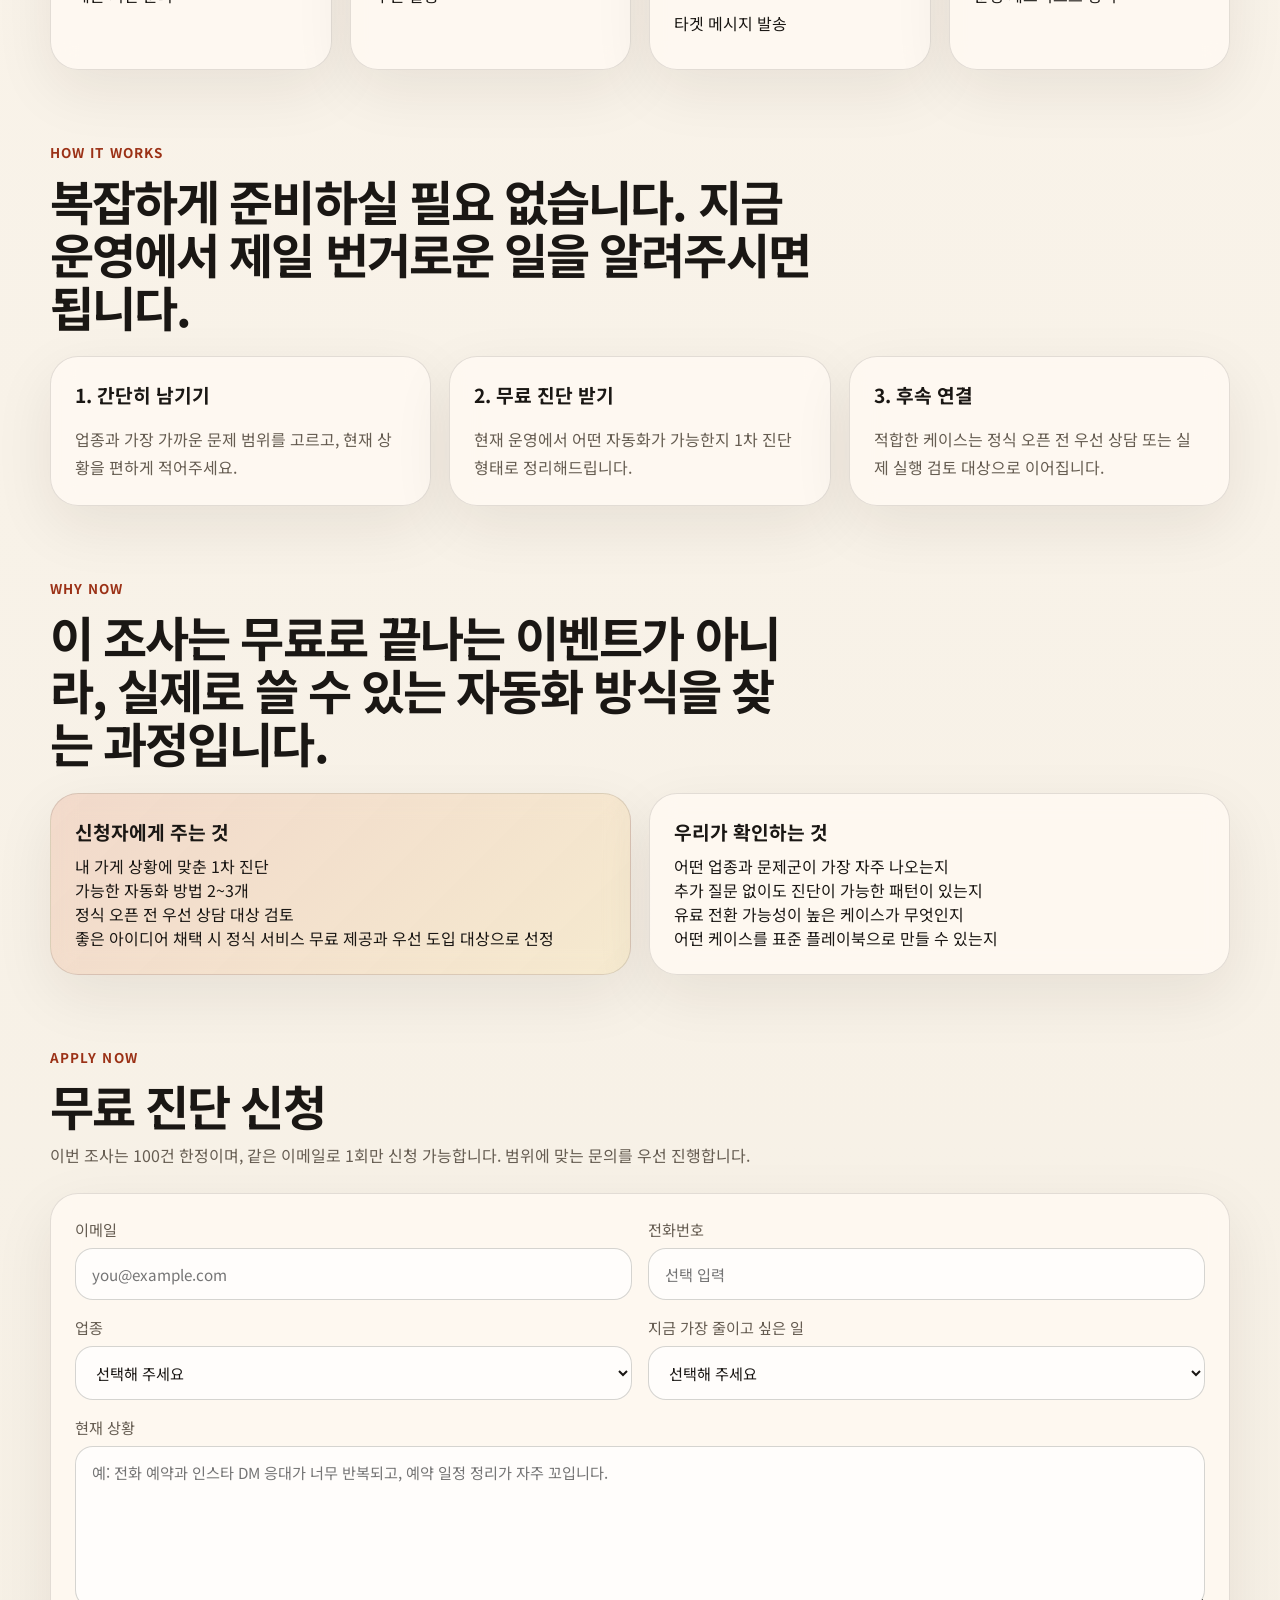
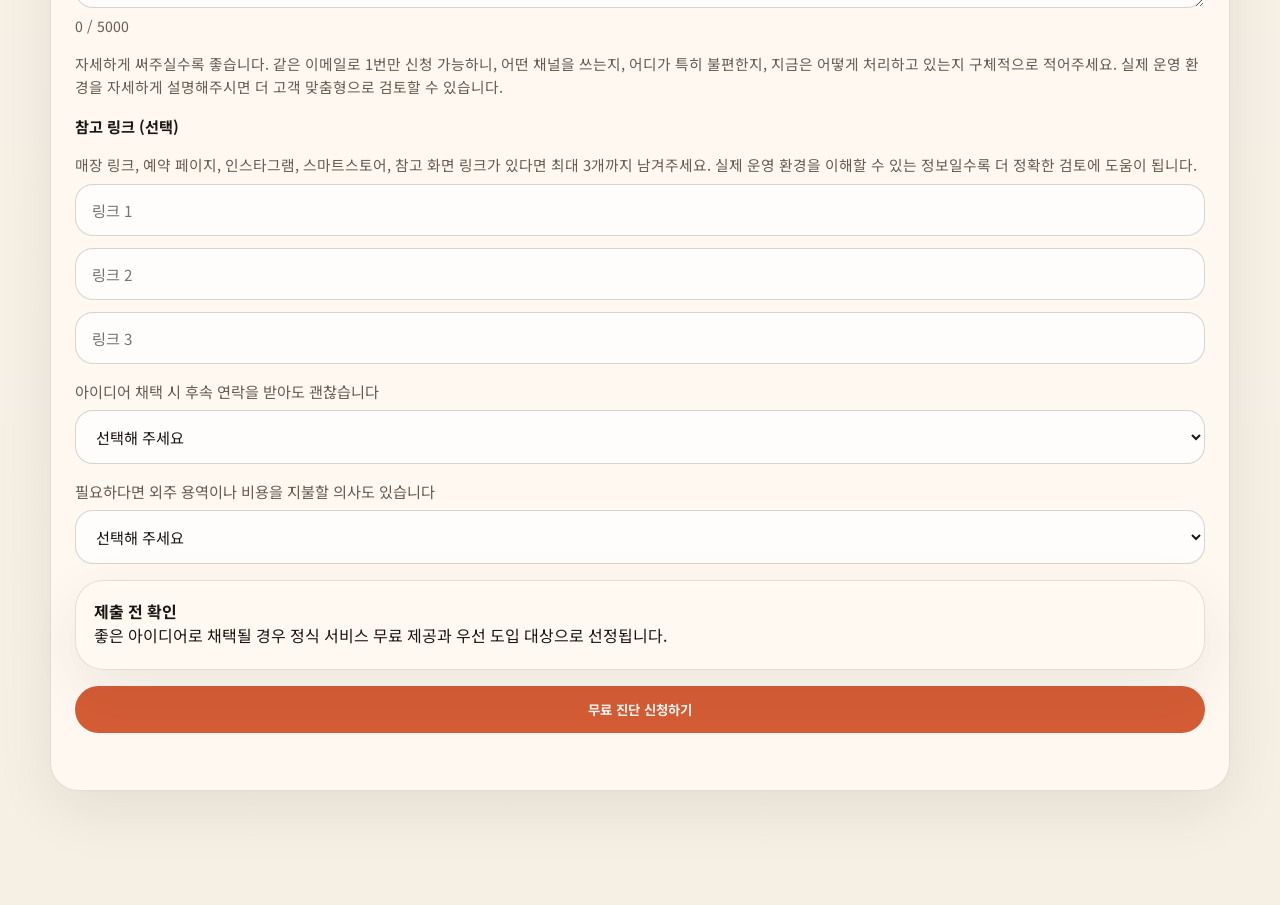
==== commit 5d77cf6a: "Increase message length limit" ====
--- a/index.html
+++ b/index.html
@@ -237,11 +237,11 @@
                 name="message"
                 rows="6"
                 minlength="100"
-                maxlength="2000"
+                maxlength="5000"
                 placeholder="예: 전화 예약과 인스타 DM 응대가 너무 반복되고, 예약 일정 정리가 자주 꼬입니다."
                 required
               ></textarea>
-              <span id="count" class="field-note">0 / 2000</span>
+              <span id="count" class="field-note">0 / 5000</span>
               <p id="message-guide" class="message-guide">
                 자세하게 써주실수록 좋습니다. 같은 이메일로 1번만 신청 가능하니, 어떤 채널을 쓰는지, 어디가 특히 불편한지,
                 지금은 어떻게 처리하고 있는지 구체적으로 적어주세요. 실제 운영 환경을 자세하게 설명해주시면 더 고객 맞춤형으로
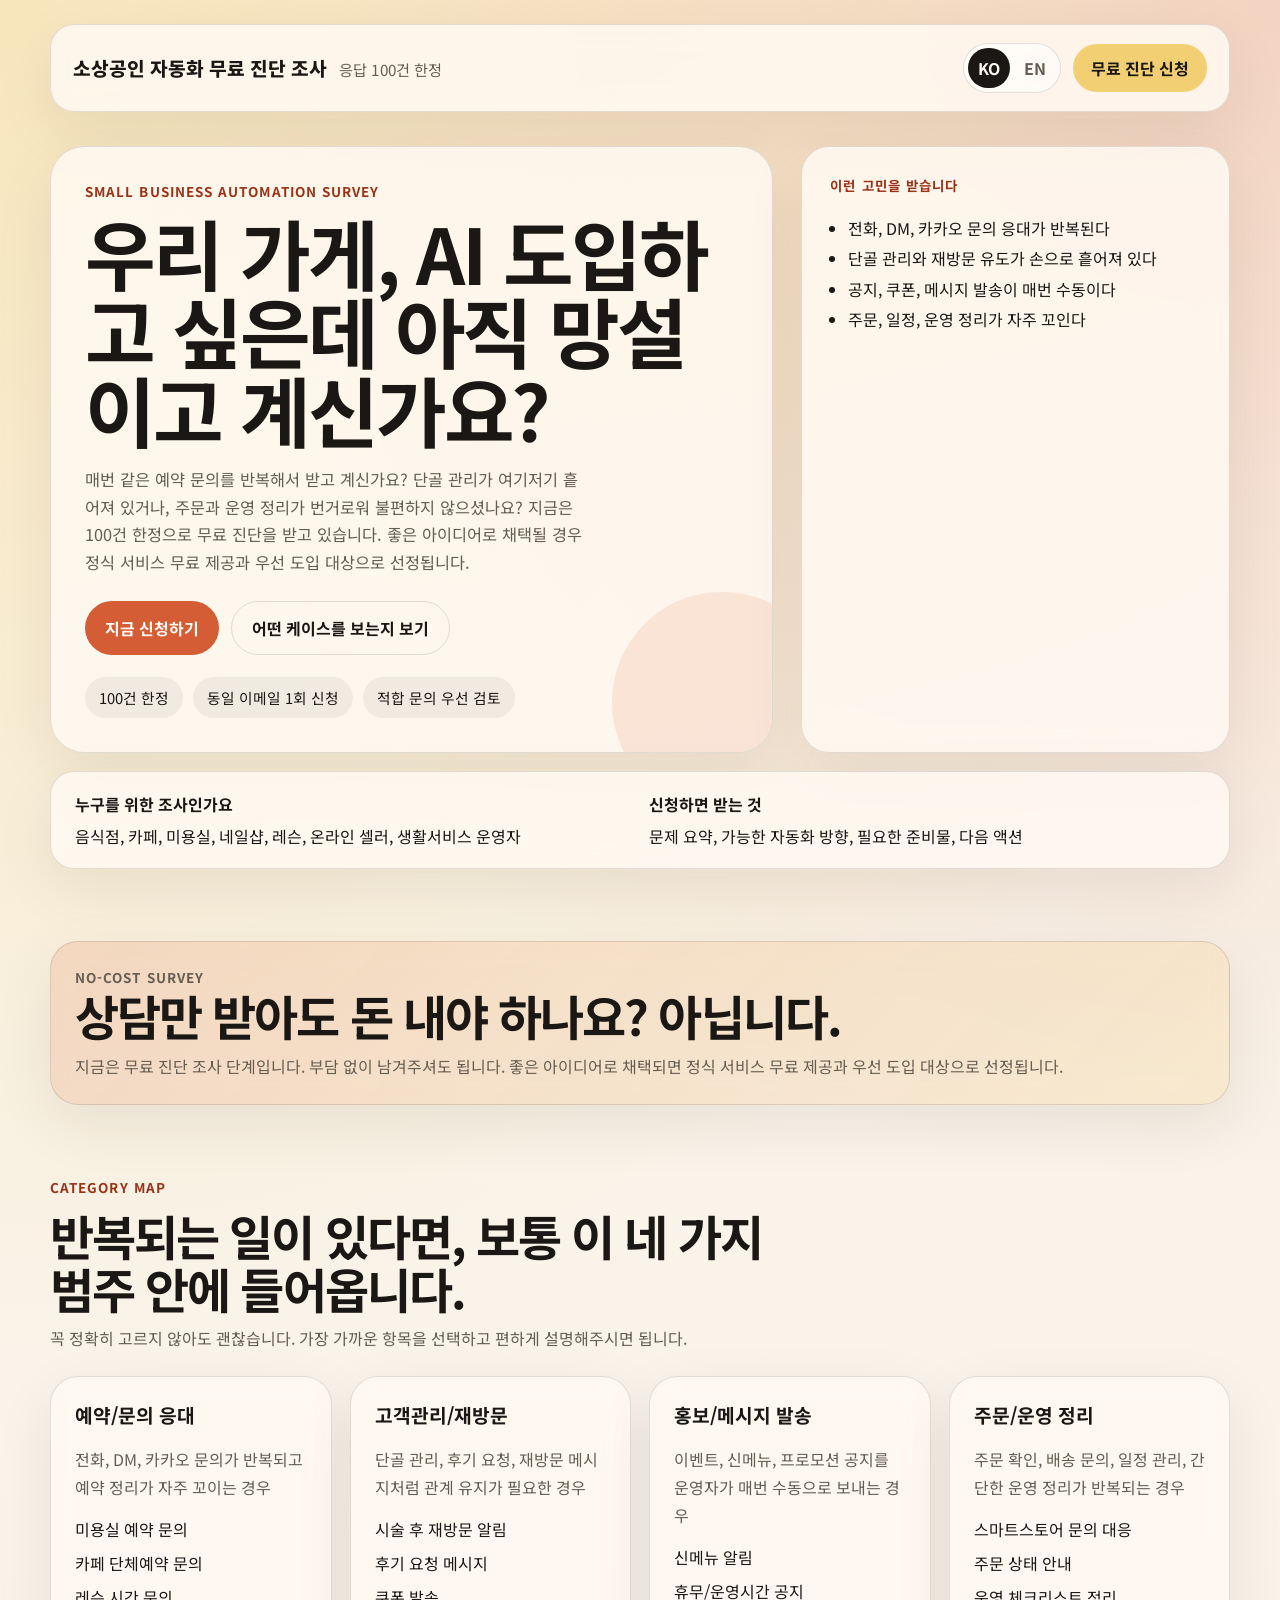
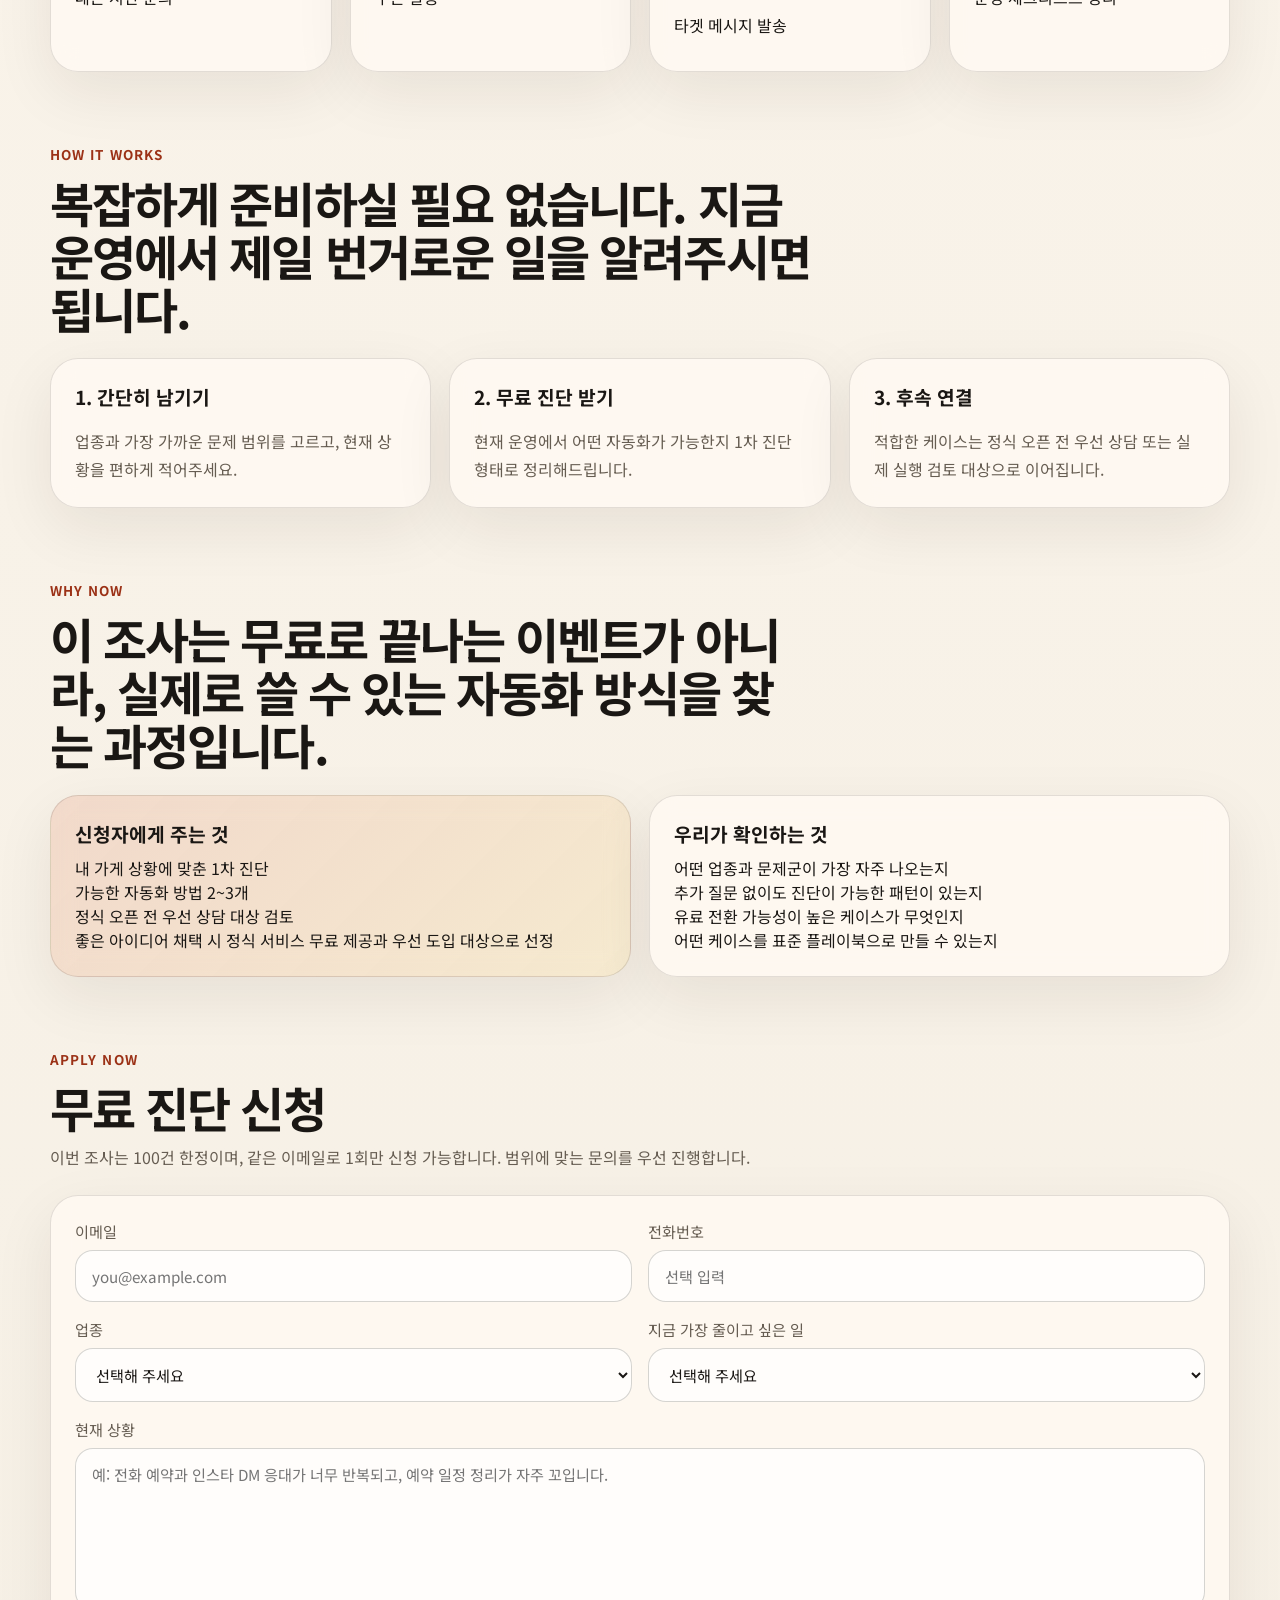
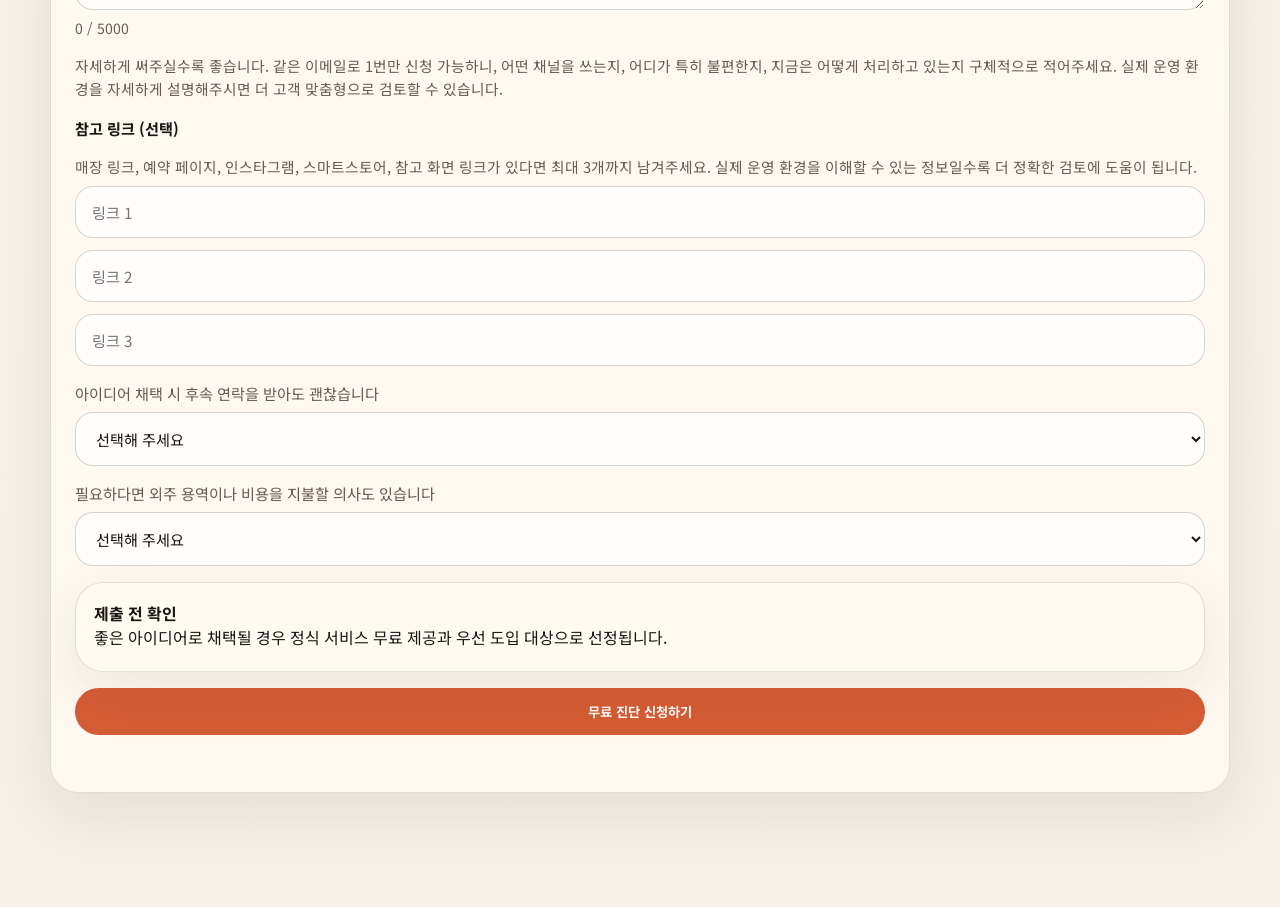
==== commit 440ba202: "Add Korean and English language toggle" ====
--- a/index.html
+++ b/index.html
@@ -3,8 +3,9 @@
   <head>
     <meta charset="UTF-8" />
     <meta name="viewport" content="width=device-width, initial-scale=1.0" />
-    <title>소상공인 자동화 무료 진단 조사</title>
+    <title id="page-title">소상공인 자동화 무료 진단 조사</title>
     <meta
+      id="page-description"
       name="description"
       content="소상공인 자동화 무료 진단 조사. 100건 한정으로 예약, 문의, 고객관리, 운영업무를 어떻게 자동화할 수 있을지 먼저 정리해드립니다."
     />
@@ -20,61 +21,67 @@
     <div class="page-shell">
       <header class="topbar">
         <div class="brand">
-          <span class="brand-mark">소상공인 자동화 무료 진단 조사</span>
-          <span class="brand-copy">응답 100건 한정</span>
+          <span id="brand-mark" class="brand-mark">소상공인 자동화 무료 진단 조사</span>
+          <span id="brand-copy" class="brand-copy">응답 100건 한정</span>
         </div>
-        <a class="top-cta" href="#apply">무료 진단 신청</a>
+        <div class="topbar-actions">
+          <div class="lang-switch" aria-label="Language switch">
+            <button id="lang-ko" class="lang-button is-active" type="button">KO</button>
+            <button id="lang-en" class="lang-button" type="button">EN</button>
+          </div>
+          <a id="top-cta" class="top-cta" href="#apply">무료 진단 신청</a>
+        </div>
       </header>
 
       <main>
         <section class="hero">
           <div class="hero-copy">
-            <p class="eyebrow">small business automation survey</p>
-            <h1>우리 가게, AI 도입하고 싶은데 아직 망설이고 계신가요?</h1>
-            <p class="hero-text">
+            <p id="hero-eyebrow" class="eyebrow">small business automation survey</p>
+            <h1 id="hero-title">우리 가게, AI 도입하고 싶은데 아직 망설이고 계신가요?</h1>
+            <p id="hero-text" class="hero-text">
               매번 같은 예약 문의를 반복해서 받고 계신가요? 단골 관리가 여기저기 흩어져 있거나,
               주문과 운영 정리가 번거로워 불편하지 않으셨나요? 지금은 100건 한정으로 무료 진단을
               받고 있습니다. 좋은 아이디어로 채택될 경우
               <strong class="hero-highlight">정식 서비스 무료 제공과 우선 도입 대상으로 선정됩니다.</strong>
             </p>
             <div class="hero-actions">
-              <a class="button primary" href="#apply">지금 신청하기</a>
-              <a class="button secondary" href="#categories">어떤 케이스를 보는지 보기</a>
+              <a id="hero-primary-cta" class="button primary" href="#apply">지금 신청하기</a>
+              <a id="hero-secondary-cta" class="button secondary" href="#categories">어떤 케이스를 보는지 보기</a>
             </div>
             <ul class="hero-points">
-              <li>100건 한정</li>
-              <li>동일 이메일 1회 신청</li>
-              <li>적합 문의 우선 검토</li>
+              <li id="hero-point-1">100건 한정</li>
+              <li id="hero-point-2">동일 이메일 1회 신청</li>
+              <li id="hero-point-3">적합 문의 우선 검토</li>
             </ul>
           </div>
 
           <aside class="hero-card">
-            <p class="card-label">이런 고민을 받습니다</p>
+            <p id="hero-card-label" class="card-label">이런 고민을 받습니다</p>
             <ul>
-              <li>전화, DM, 카카오 문의 응대가 반복된다</li>
-              <li>단골 관리와 재방문 유도가 손으로 흩어져 있다</li>
-              <li>공지, 쿠폰, 메시지 발송이 매번 수동이다</li>
-              <li>주문, 일정, 운영 정리가 자주 꼬인다</li>
+              <li id="hero-card-item-1">전화, DM, 카카오 문의 응대가 반복된다</li>
+              <li id="hero-card-item-2">단골 관리와 재방문 유도가 손으로 흩어져 있다</li>
+              <li id="hero-card-item-3">공지, 쿠폰, 메시지 발송이 매번 수동이다</li>
+              <li id="hero-card-item-4">주문, 일정, 운영 정리가 자주 꼬인다</li>
             </ul>
           </aside>
         </section>
 
         <section class="signal-strip">
           <div>
-            <strong>누구를 위한 조사인가요</strong>
-            <span>음식점, 카페, 미용실, 네일샵, 레슨, 온라인 셀러, 생활서비스 운영자</span>
+            <strong id="signal-1-title">누구를 위한 조사인가요</strong>
+            <span id="signal-1-copy">음식점, 카페, 미용실, 네일샵, 레슨, 온라인 셀러, 생활서비스 운영자</span>
           </div>
           <div>
-            <strong>신청하면 받는 것</strong>
-            <span>문제 요약, 가능한 자동화 방향, 필요한 준비물, 다음 액션</span>
+            <strong id="signal-2-title">신청하면 받는 것</strong>
+            <span id="signal-2-copy">문제 요약, 가능한 자동화 방향, 필요한 준비물, 다음 액션</span>
           </div>
         </section>
 
         <section class="section promo-callout">
           <div class="panel accent promo-panel">
-            <p class="eyebrow">no-cost survey</p>
-            <h2>상담만 받아도 돈 내야 하나요? 아닙니다.</h2>
-            <p class="section-subtext">
+            <p id="promo-eyebrow" class="eyebrow">no-cost survey</p>
+            <h2 id="promo-title">상담만 받아도 돈 내야 하나요? 아닙니다.</h2>
+            <p id="promo-copy" class="section-subtext">
               지금은 무료 진단 조사 단계입니다. 부담 없이 남겨주셔도 됩니다.
               좋은 아이디어로 채택되면
               <strong>정식 서비스 무료 제공과 우선 도입 대상으로 선정됩니다.</strong>
@@ -84,47 +91,47 @@
 
         <section id="categories" class="section">
           <div class="section-heading">
-            <p class="eyebrow">category map</p>
-            <h2>반복되는 일이 있다면, 보통 이 네 가지 범주 안에 들어옵니다.</h2>
-            <p class="section-subtext">
+            <p id="categories-eyebrow" class="eyebrow">category map</p>
+            <h2 id="categories-title">반복되는 일이 있다면, 보통 이 네 가지 범주 안에 들어옵니다.</h2>
+            <p id="categories-copy" class="section-subtext">
               꼭 정확히 고르지 않아도 괜찮습니다. 가장 가까운 항목을 선택하고 편하게 설명해주시면 됩니다.
             </p>
           </div>
           <div class="grid grid-4">
             <article class="panel category-panel">
-              <h3>예약/문의 응대</h3>
-              <p>전화, DM, 카카오 문의가 반복되고 예약 정리가 자주 꼬이는 경우</p>
-              <ul class="plain-list compact">
-                <li>미용실 예약 문의</li>
-                <li>카페 단체예약 문의</li>
-                <li>레슨 시간 문의</li>
+              <h3 id="category-1-title">예약/문의 응대</h3>
+              <p id="category-1-copy">전화, DM, 카카오 문의가 반복되고 예약 정리가 자주 꼬이는 경우</p>
+              <ul class="plain-list compact">
+                <li id="category-1-item-1">미용실 예약 문의</li>
+                <li id="category-1-item-2">카페 단체예약 문의</li>
+                <li id="category-1-item-3">레슨 시간 문의</li>
               </ul>
             </article>
             <article class="panel category-panel">
-              <h3>고객관리/재방문</h3>
-              <p>단골 관리, 후기 요청, 재방문 메시지처럼 관계 유지가 필요한 경우</p>
-              <ul class="plain-list compact">
-                <li>시술 후 재방문 알림</li>
-                <li>후기 요청 메시지</li>
-                <li>쿠폰 발송</li>
+              <h3 id="category-2-title">고객관리/재방문</h3>
+              <p id="category-2-copy">단골 관리, 후기 요청, 재방문 메시지처럼 관계 유지가 필요한 경우</p>
+              <ul class="plain-list compact">
+                <li id="category-2-item-1">시술 후 재방문 알림</li>
+                <li id="category-2-item-2">후기 요청 메시지</li>
+                <li id="category-2-item-3">쿠폰 발송</li>
               </ul>
             </article>
             <article class="panel category-panel">
-              <h3>홍보/메시지 발송</h3>
-              <p>이벤트, 신메뉴, 프로모션 공지를 운영자가 매번 수동으로 보내는 경우</p>
-              <ul class="plain-list compact">
-                <li>신메뉴 알림</li>
-                <li>휴무/운영시간 공지</li>
-                <li>타겟 메시지 발송</li>
+              <h3 id="category-3-title">홍보/메시지 발송</h3>
+              <p id="category-3-copy">이벤트, 신메뉴, 프로모션 공지를 운영자가 매번 수동으로 보내는 경우</p>
+              <ul class="plain-list compact">
+                <li id="category-3-item-1">신메뉴 알림</li>
+                <li id="category-3-item-2">휴무/운영시간 공지</li>
+                <li id="category-3-item-3">타겟 메시지 발송</li>
               </ul>
             </article>
             <article class="panel category-panel">
-              <h3>주문/운영 정리</h3>
-              <p>주문 확인, 배송 문의, 일정 관리, 간단한 운영 정리가 반복되는 경우</p>
-              <ul class="plain-list compact">
-                <li>스마트스토어 문의 대응</li>
-                <li>주문 상태 안내</li>
-                <li>운영 체크리스트 정리</li>
+              <h3 id="category-4-title">주문/운영 정리</h3>
+              <p id="category-4-copy">주문 확인, 배송 문의, 일정 관리, 간단한 운영 정리가 반복되는 경우</p>
+              <ul class="plain-list compact">
+                <li id="category-4-item-1">스마트스토어 문의 대응</li>
+                <li id="category-4-item-2">주문 상태 안내</li>
+                <li id="category-4-item-3">운영 체크리스트 정리</li>
               </ul>
             </article>
           </div>
@@ -132,47 +139,47 @@
 
         <section id="mvp" class="section">
           <div class="section-heading">
-            <p class="eyebrow">how it works</p>
-            <h2>복잡하게 준비하실 필요 없습니다. 지금 운영에서 제일 번거로운 일을 알려주시면 됩니다.</h2>
+            <p id="how-eyebrow" class="eyebrow">how it works</p>
+            <h2 id="how-title">복잡하게 준비하실 필요 없습니다. 지금 운영에서 제일 번거로운 일을 알려주시면 됩니다.</h2>
           </div>
           <div class="grid grid-3">
             <article class="panel">
-              <h3>1. 간단히 남기기</h3>
-              <p>업종과 가장 가까운 문제 범위를 고르고, 현재 상황을 편하게 적어주세요.</p>
+              <h3 id="how-1-title">1. 간단히 남기기</h3>
+              <p id="how-1-copy">업종과 가장 가까운 문제 범위를 고르고, 현재 상황을 편하게 적어주세요.</p>
             </article>
             <article class="panel">
-              <h3>2. 무료 진단 받기</h3>
-              <p>현재 운영에서 어떤 자동화가 가능한지 1차 진단 형태로 정리해드립니다.</p>
+              <h3 id="how-2-title">2. 무료 진단 받기</h3>
+              <p id="how-2-copy">현재 운영에서 어떤 자동화가 가능한지 1차 진단 형태로 정리해드립니다.</p>
             </article>
             <article class="panel">
-              <h3>3. 후속 연결</h3>
-              <p>적합한 케이스는 정식 오픈 전 우선 상담 또는 실제 실행 검토 대상으로 이어집니다.</p>
+              <h3 id="how-3-title">3. 후속 연결</h3>
+              <p id="how-3-copy">적합한 케이스는 정식 오픈 전 우선 상담 또는 실제 실행 검토 대상으로 이어집니다.</p>
             </article>
           </div>
         </section>
 
         <section class="section">
           <div class="section-heading">
-            <p class="eyebrow">why now</p>
-            <h2>이 조사는 무료로 끝나는 이벤트가 아니라, 실제로 쓸 수 있는 자동화 방식을 찾는 과정입니다.</h2>
+            <p id="why-eyebrow" class="eyebrow">why now</p>
+            <h2 id="why-title">이 조사는 무료로 끝나는 이벤트가 아니라, 실제로 쓸 수 있는 자동화 방식을 찾는 과정입니다.</h2>
           </div>
           <div class="grid grid-2">
             <article class="panel accent">
-              <h3>신청자에게 주는 것</h3>
+              <h3 id="benefit-title">신청자에게 주는 것</h3>
               <ul class="plain-list">
-                <li>내 가게 상황에 맞춘 1차 진단</li>
-                <li>가능한 자동화 방법 2~3개</li>
-                <li>정식 오픈 전 우선 상담 대상 검토</li>
-                <li>좋은 아이디어 채택 시 정식 서비스 무료 제공과 우선 도입 대상으로 선정</li>
+                <li id="benefit-item-1">내 가게 상황에 맞춘 1차 진단</li>
+                <li id="benefit-item-2">가능한 자동화 방법 2~3개</li>
+                <li id="benefit-item-3">정식 오픈 전 우선 상담 대상 검토</li>
+                <li id="benefit-item-4">좋은 아이디어 채택 시 정식 서비스 무료 제공과 우선 도입 대상으로 선정</li>
               </ul>
             </article>
             <article class="panel">
-              <h3>우리가 확인하는 것</h3>
+              <h3 id="check-title">우리가 확인하는 것</h3>
               <ul class="plain-list">
-                <li>어떤 업종과 문제군이 가장 자주 나오는지</li>
-                <li>추가 질문 없이도 진단이 가능한 패턴이 있는지</li>
-                <li>유료 전환 가능성이 높은 케이스가 무엇인지</li>
-                <li>어떤 케이스를 표준 플레이북으로 만들 수 있는지</li>
+                <li id="check-item-1">어떤 업종과 문제군이 가장 자주 나오는지</li>
+                <li id="check-item-2">추가 질문 없이도 진단이 가능한 패턴이 있는지</li>
+                <li id="check-item-3">유료 전환 가능성이 높은 케이스가 무엇인지</li>
+                <li id="check-item-4">어떤 케이스를 표준 플레이북으로 만들 수 있는지</li>
               </ul>
             </article>
           </div>
@@ -180,46 +187,46 @@
 
         <section id="apply" class="section apply-section">
           <div class="section-heading">
-            <p class="eyebrow">apply now</p>
-            <h2>무료 진단 신청</h2>
-            <p class="section-subtext">
+            <p id="apply-eyebrow" class="eyebrow">apply now</p>
+            <h2 id="apply-title">무료 진단 신청</h2>
+            <p id="apply-copy" class="section-subtext">
               이번 조사는 100건 한정이며, 같은 이메일로 1회만 신청 가능합니다. 범위에 맞는 문의를 우선 진행합니다.
             </p>
           </div>
 
           <form id="pilot-form" class="apply-form">
             <label>
-              이메일
+              <span id="label-email">이메일</span>
               <input id="email" name="email" type="email" placeholder="you@example.com" required />
             </label>
 
             <label>
-              전화번호
+              <span id="label-phone">전화번호</span>
               <input id="phone" name="phone" type="tel" placeholder="선택 입력" />
             </label>
 
             <label>
-              업종
+              <span id="label-industry">업종</span>
               <select id="industry" name="industry" required>
                 <option value="">선택해 주세요</option>
-                <option>음식점/카페</option>
-                <option>미용/뷰티</option>
-                <option>레슨/교육</option>
-                <option>온라인 판매</option>
-                <option>생활서비스</option>
-                <option>기타</option>
+                <option value="restaurant_cafe">음식점/카페</option>
+                <option value="beauty">미용/뷰티</option>
+                <option value="education">레슨/교육</option>
+                <option value="ecommerce">온라인 판매</option>
+                <option value="local_service">생활서비스</option>
+                <option value="other">기타</option>
               </select>
             </label>
 
             <label>
-              지금 가장 줄이고 싶은 일
+              <span id="label-scope">지금 가장 줄이고 싶은 일</span>
               <select id="scope" name="scope" required>
                 <option value="">선택해 주세요</option>
-                <option>예약/문의 응대</option>
-                <option>고객관리/재방문</option>
-                <option>홍보/메시지 발송</option>
-                <option>주문/운영 정리</option>
-                <option>잘 모르겠어요</option>
+                <option value="inquiry">예약/문의 응대</option>
+                <option value="retention">고객관리/재방문</option>
+                <option value="marketing">홍보/메시지 발송</option>
+                <option value="operations">주문/운영 정리</option>
+                <option value="unsure">잘 모르겠어요</option>
               </select>
             </label>
 
@@ -227,11 +234,11 @@
               <strong id="template-title">예시로는 이런 고민이 많습니다</strong>
               <p id="template-copy"></p>
               <ul id="template-list" class="plain-list compact"></ul>
-              <p class="template-footnote">정확히 맞지 않아도 괜찮습니다. 편하게 적어주셔도 됩니다.</p>
+              <p id="template-footnote" class="template-footnote">정확히 맞지 않아도 괜찮습니다. 편하게 적어주셔도 됩니다.</p>
             </div>
 
             <label class="full">
-              현재 상황
+              <span id="label-message">현재 상황</span>
               <textarea
                 id="message"
                 name="message"
@@ -251,8 +258,8 @@
             </label>
 
             <div class="full link-group">
-              <strong>참고 링크 (선택)</strong>
-              <p class="message-guide">
+              <strong id="links-title">참고 링크 (선택)</strong>
+              <p id="links-copy" class="message-guide">
                 매장 링크, 예약 페이지, 인스타그램, 스마트스토어, 참고 화면 링크가 있다면 최대 3개까지 남겨주세요.
                 실제 운영 환경을 이해할 수 있는 정보일수록 더 정확한 검토에 도움이 됩니다.
               </p>
@@ -279,7 +286,7 @@
             </div>
 
             <label class="full">
-              아이디어 채택 시 후속 연락을 받아도 괜찮습니다
+              <span id="label-followup">아이디어 채택 시 후속 연락을 받아도 괜찮습니다</span>
               <select id="followup" name="followupConsent" required>
                 <option value="">선택해 주세요</option>
                 <option value="yes">예, 괜찮습니다</option>
@@ -288,7 +295,7 @@
             </label>
 
             <label class="full">
-              필요하다면 외주 용역이나 비용을 지불할 의사도 있습니다
+              <span id="label-paid-intent">필요하다면 외주 용역이나 비용을 지불할 의사도 있습니다</span>
               <select id="paid-intent" name="paidIntent" required>
                 <option value="">선택해 주세요</option>
                 <option value="yes">예, 있습니다</option>
@@ -298,9 +305,9 @@
             </label>
 
             <div class="panel mini full">
-              <strong>제출 전 확인</strong>
-              <ul class="plain-list compact">
-                <li>좋은 아이디어로 채택될 경우 정식 서비스 무료 제공과 우선 도입 대상으로 선정됩니다.</li>
+              <strong id="confirm-title">제출 전 확인</strong>
+              <ul class="plain-list compact">
+                <li id="confirm-item-1">좋은 아이디어로 채택될 경우 정식 서비스 무료 제공과 우선 도입 대상으로 선정됩니다.</li>
               </ul>
             </div>
 
--- a/styles.css
+++ b/styles.css
@@ -53,11 +53,43 @@
   box-shadow: var(--shadow);
 }
 
+.topbar-actions {
+  display: flex;
+  align-items: center;
+  gap: 12px;
+}
+
 .brand {
   display: flex;
   gap: 12px;
   align-items: baseline;
   flex-wrap: wrap;
+}
+
+.lang-switch {
+  display: inline-flex;
+  align-items: center;
+  padding: 4px;
+  border-radius: 999px;
+  border: 1px solid var(--line);
+  background: rgba(255, 255, 255, 0.54);
+  gap: 4px;
+}
+
+.lang-button {
+  border: 0;
+  background: transparent;
+  color: var(--muted);
+  font: inherit;
+  font-weight: 700;
+  border-radius: 999px;
+  padding: 8px 10px;
+  cursor: pointer;
+}
+
+.lang-button.is-active {
+  background: var(--ink);
+  color: #fffaf5;
 }
 
 .brand-mark,
@@ -498,6 +530,12 @@
     flex-direction: column;
   }
 
+  .topbar-actions {
+    width: 100%;
+    flex-direction: column;
+    align-items: stretch;
+  }
+
   .hero-actions .button,
   .top-cta {
     width: 100%;
